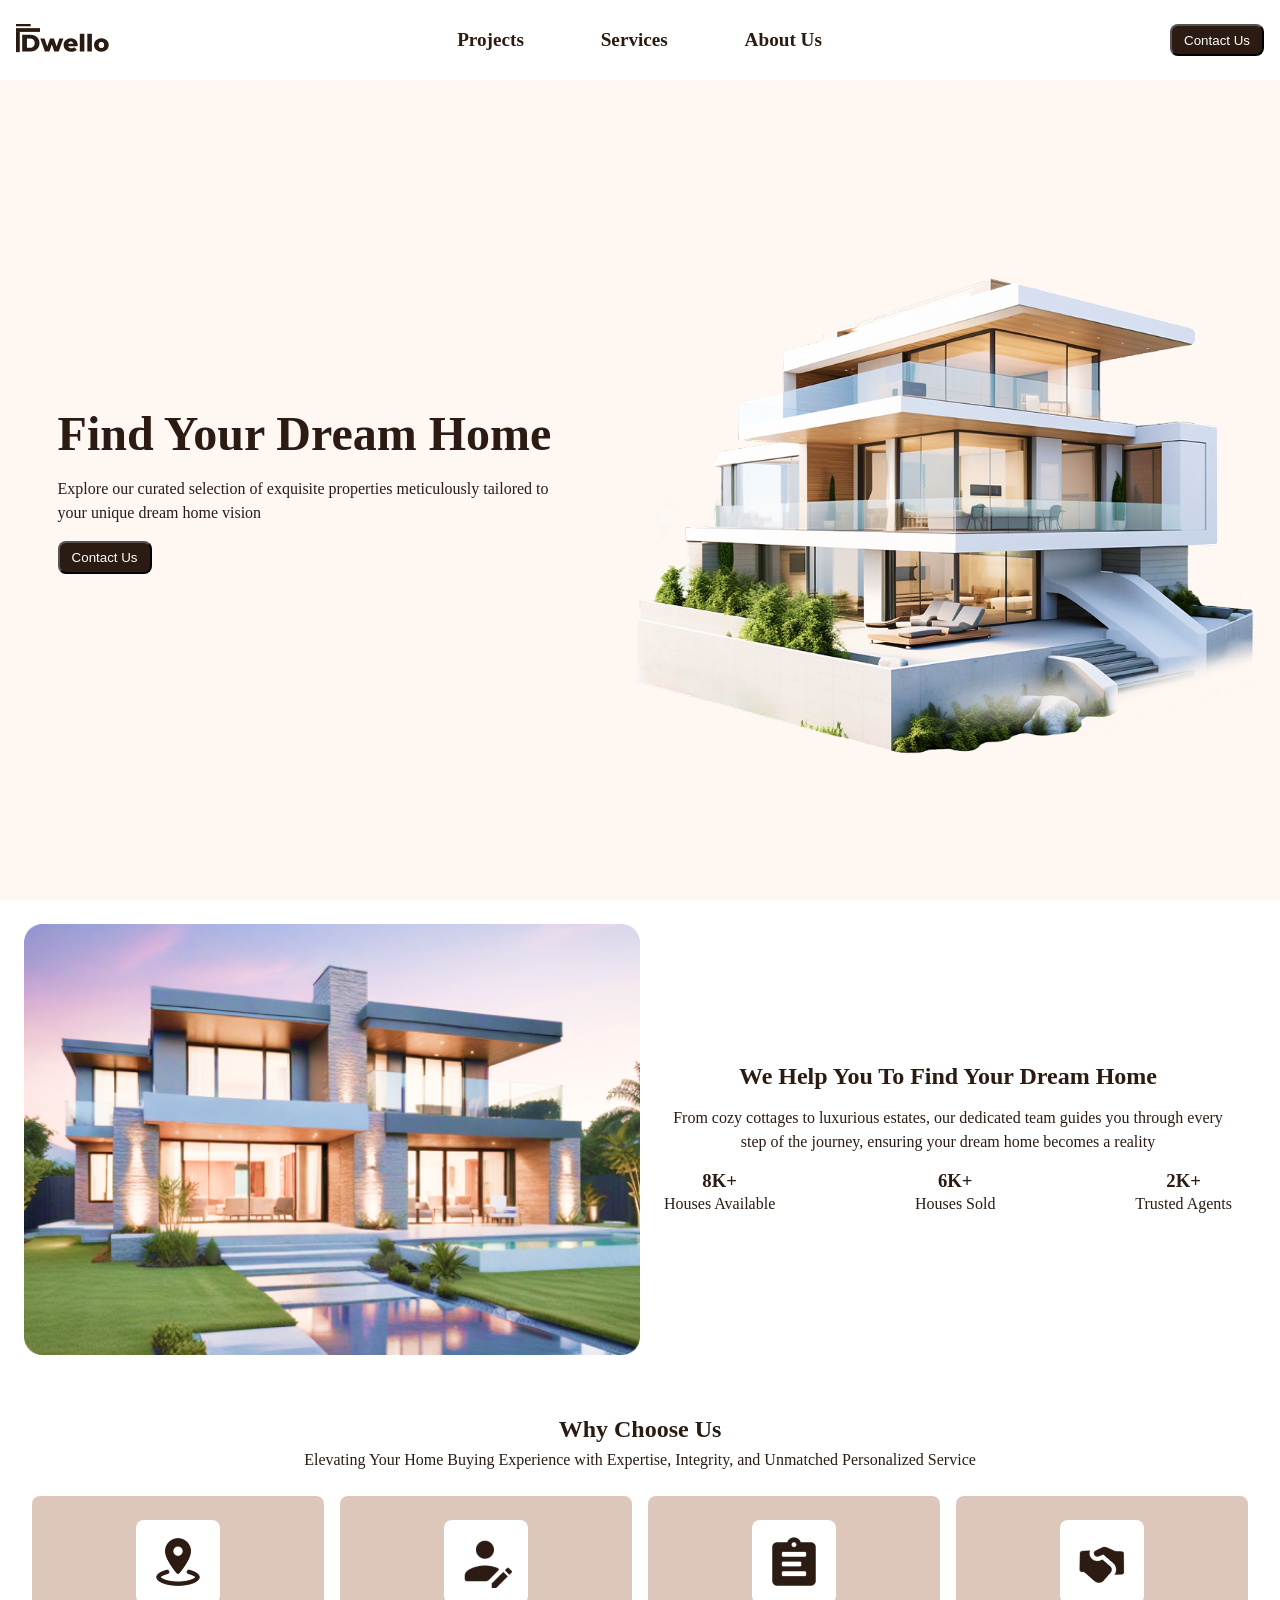
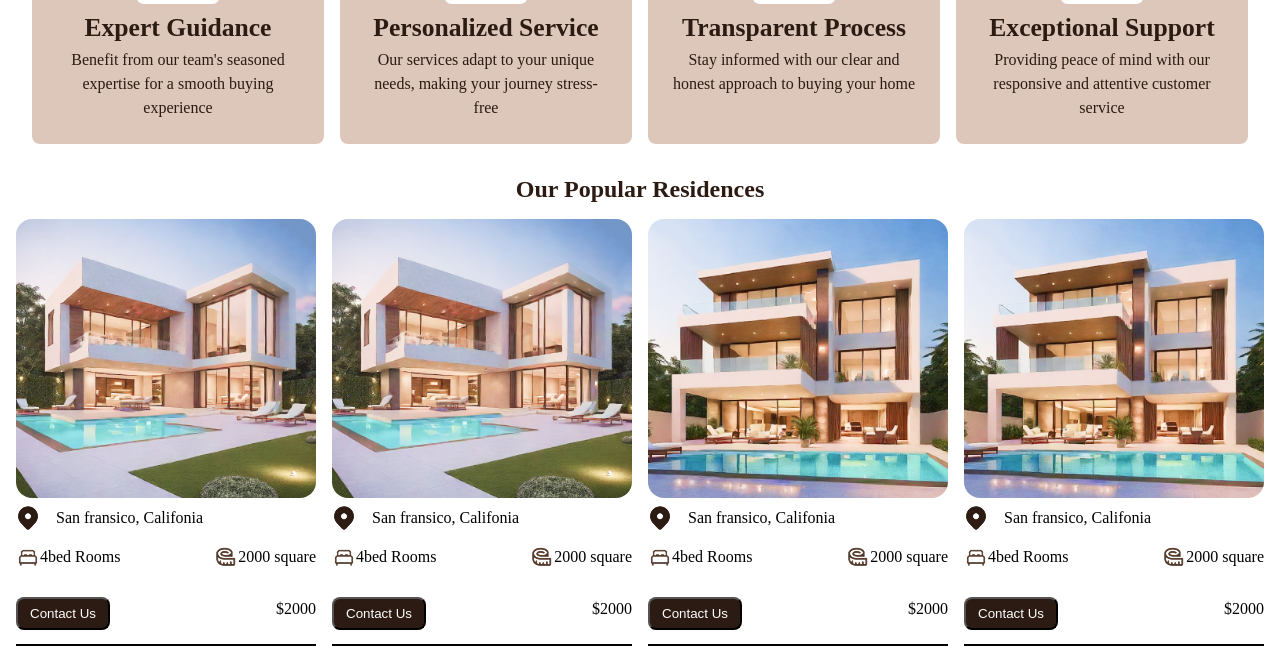
==== index.html @ bf19dca3 "added lazy load on imgs" ====
<!doctype html>
<html lang="en">
  <head>
    <meta charset="UTF-8" />
    <meta name="viewport" content="width=device-width, initial-scale=1.0" />
    <title>Real Estate</title>
    <link rel="stylesheet" href="style.css" />
  </head>
  <body>
    <header>
      <div class="header-wrapper">
        <button
          id="open-nav"
          type="button"
          aria-label="open-navigation"
          aria-expanded="false"
          class="hamburger menu"
          aria-controls="navigation-item"
        >
          <svg viewBox="0 0 100 60" width="25" height="25" class="menu">
            <rect width="100" height="10" y="10" class="line top"></rect>
            <rect width="80" height="10" y="30" class="line middle"></rect>
            <rect width="50" height="10" y="50" class="line bottom"></rect>
          </svg>
        </button>

        <a href="index.html"> <img src="assets/images/logo.svg" alt="Real Estate Logo" /></a>
      </div>

      <nav class="navigation" role="navigation" aria-label="Main Navigation" id="navigation-item">
        <button
          type="button"
          aria-label="close navigation"
          class="hamburger menu"
          aria-controls="navigation-item"
          id="close-nav"
        >
          <svg xmlns="http://www.w3.org/2000/svg" viewBox="0 0 640 640" class="menu">
            <!-- !Font Awesome Free v7.3.1 by @fontawesome - https://fontawesome.com License - https://fontawesome.com/license/free Copyright 2026 Fonticons, Inc.-->
            <path
              d="M504.6 148.5C515.9 134.9 514.1 114.7 500.5 103.4C486.9 92.1 466.7 93.9 455.4 107.5L320 270L184.6 107.5C173.3 93.9 153.1 92.1 139.5 103.4C125.9 114.7 124.1 134.9 135.4 148.5L278.3 320L135.4 491.5C124.1 505.1 125.9 525.3 139.5 536.6C153.1 547.9 173.3 546.1 184.6 532.5L320 370L455.4 532.5C466.7 546.1 486.9 547.9 500.5 536.6C514.1 525.3 515.9 505.1 504.6 491.5L361.7 320L504.6 148.5z"
            />
          </svg>
        </button>
        <ul>
          <li><a href="#">Projects</a></li>
          <li><a href="#">Services</a></li>
          <li><a href="#">About Us</a></li>
        </ul>
      </nav>

      <button type="button" class="primary-cta">Contact Us</button>
    </header>
    <main>
      <section class="hero">
        <div class="hero-text-wrapper">
          <h1>Find Your Dream Home</h1>
          <p>
            Explore our curated selection of exquisite properties meticulously tailored to your unique dream home vision
          </p>
          <button type="button" class="primary-cta">Contact Us</button>
        </div>

        <img src="assets/images/hero image 1 (2).png" alt="house" class="hero-img" />
      </section>

      <section class="second-section">
        <div class="section-text-wrapper">
          <h2>We Help You To Find Your Dream Home</h2>
          <p>
            From cozy cottages to luxurious estates, our dedicated team guides you through every step of the journey,
            ensuring your dream home becomes a reality
          </p>
          <div class="houses-number-wrapper">
            <div class="houses-number">
              <h3>8K+</h3>
              <p>Houses Available</p>
            </div>
            <div class="houses-number">
              <h3>6K+</h3>
              <p>Houses Sold</p>
            </div>
            <div class="houses-number">
              <h3>2K+</h3>
              <p>Trusted Agents</p>
            </div>
          </div>
        </div>
        <img src="assets/images/Mask group 1.png" alt="house" loading="lazy" />
      </section>

      <section class="why-choose-us">
        <div class="why-choose-text">
          <h2>Why Choose Us</h2>
          <p>Elevating Your Home Buying Experience with Expertise, Integrity, and Unmatched Personalized Service</p>
        </div>
        <div class="why-choose-offers">
          <div class="card">
            <img src="assets/icons/Vector.png" alt="vector-icon" />
            <h3>Expert Guidance</h3>
            <p>Benefit from our team's seasoned expertise for a smooth buying experience</p>
          </div>
          <div class="card">
            <img src="assets/icons/service.png" alt="service icon" />
            <h3>Personalized Service</h3>
            <p>Our services adapt to your unique needs, making your journey stress-free</p>
          </div>
          <div class="card">
            <img src="assets/icons/document.png" alt="document icon" />

            <h3>Transparent Process</h3>
            <p>Stay informed with our clear and honest approach to buying your home</p>
          </div>
          <div class="card">
            <img src="assets/icons/handshake.png" alt="handshake icon" />
            <h3>Exceptional Support</h3>
            <p>Providing peace of mind with our responsive and attentive customer service</p>
          </div>
        </div>
      </section>

      <section class="residence">
        <h2>Our Popular Residences</h2>
        <div class="residence-wrapper">
          <div class="residence-content-wrapper">
            <img src="assets/images/Group 11.png" alt="mansion with swimming pool" loading="lazy" />
            <div class="residence-details">
              <div class="residence-details_locaion">
                <img src="assets/icons/location.png" alt="location icon" />
                <p>San fransico, Califonia</p>
              </div>

              <div class="residence-details_rooms">
                <div>
                  <img src="assets/icons/rooms.png" alt="bed icon" />
                  <p>4bed Rooms</p>
                </div>
                <div>
                  <img src="assets/icons/size.png" alt="meter icon" />
                  <p>2000 square</p>
                </div>
              </div>
              <div class="residence-details_price">
                <button class="primary-cta">Contact Us</button>
                <p>$2000</p>
              </div>
            </div>
          </div>

          <div class="residence-content-wrapper">
            <img src="assets/images/Group 11.png" alt="mansion with swimming pool" loading="lazy" />
            <div class="residence-details">
              <div class="residence-details_locaion">
                <img src="assets/icons/location.png" alt="location icon" />
                <p>San fransico, Califonia</p>
              </div>

              <div class="residence-details_rooms">
                <div>
                  <img src="assets/icons/rooms.png" alt="bed icon" />
                  <p>4bed Rooms</p>
                </div>
                <div>
                  <img src="assets/icons/size.png" alt="meter icon" />
                  <p>2000 square</p>
                </div>
              </div>
              <div class="residence-details_price">
                <button class="primary-cta">Contact Us</button>
                <p>$2000</p>
              </div>
            </div>
          </div>
          <div class="residence-content-wrapper">
            <img src="assets/images/Group 11 (1).png" alt="mansion with swimming pool" loading="lazy" />
            <div class="residence-details">
              <div class="residence-details_locaion">
                <img src="assets/icons/location.png" alt="location icon" />
                <p>San fransico, Califonia</p>
              </div>

              <div class="residence-details_rooms">
                <div>
                  <img src="assets/icons/rooms.png" alt="bed icon" />
                  <p>4bed Rooms</p>
                </div>
                <div>
                  <img src="assets/icons/size.png" alt="meter icon" />
                  <p>2000 square</p>
                </div>
              </div>
              <div class="residence-details_price">
                <button class="primary-cta">Contact Us</button>
                <p>$2000</p>
              </div>
            </div>
          </div>

          <div class="residence-content-wrapper">
            <img src="assets/images/Group 11 (1).png" alt="mansion with swimming pool" loading="lazy" />
            <div class="residence-details">
              <div class="residence-details_locaion">
                <img src="assets/icons/location.png" alt="location icon" />
                <p>San fransico, Califonia</p>
              </div>

              <div class="residence-details_rooms">
                <div>
                  <img src="assets/icons/rooms.png" alt="bed icon" />
                  <p>4bed Rooms</p>
                </div>
                <div>
                  <img src="assets/icons/size.png" alt="meter icon" />
                  <p>2000 square</p>
                </div>
              </div>
              <div class="residence-details_price">
                <button class="primary-cta">Contact Us</button>
                <p>$2000</p>
              </div>
            </div>
          </div>
        </div>
      </section>
    </main>

    <script src="main.js" defer></script>
  </body>
</html>
---- style.css ----
* {
  padding: 0;
  margin: 0;
  box-sizing: border-box;
}

:root {
  /* primary colors */
  --brown: #2b1b12;
  --body: #fef7f2;
  --light-brown: #ddc7bb;
  --secction-body: #ffffff;

  /* height */
  --header-height: 80px;
}

img {
  max-width: 100%;
  height: auto;
}
ul li {
  list-style: none;
  margin-block-start: 2em;
}
a {
  text-decoration: none;
}
p {
  line-height: 1.5;
}
.hero p {
  padding-block: 1em;
}

header {
  display: flex;
  flex-direction: row;
  align-items: center;
  justify-content: space-between;
  padding: 1em;
  background-color: transparent;
  height: var(--header-height);
}
nav {
  height: 100svh;
  position: absolute;
  top: 0;
  left: 0;
  background-color: var(--light-brown);
  padding: 1em;
  width: 60svw;
  transform: translateX(-60vw);
  transition: ease-in-out 1s;
}

.header-wrapper {
  color: var(--brown);
  display: flex;
  flex-direction: row;
  gap: 1.5em;
  align-items: start;
}
.hamburger {
  border: none;
  background-color: transparent;
}
nav button {
  width: 30px;
  height: 30px;
}

header ul {
  margin-block-start: 3em;
}
nav a {
  color: var(--brown);
  font-weight: bold;
  font-size: clamp(1rem, 5vw, 1.2rem);
}
.primary-cta {
  padding-block: 0.5em;
  padding-inline: 0.9em;
  border-radius: 8px;
  background-color: var(--brown);
  color: white;
}

.hero {
  min-height: calc(100svh - var(--header-height));
  text-align: center;
  display: flex;
  flex-direction: column;
  align-items: center;
  justify-content: center;
  background-color: var(--body);
  color: var(--brown);
}
.hero h1 {
  font-size: clamp(1.5rem, 5vw, 3rem);
}
.hero img {
  padding-top: 2em;
}
.hero-text-wrapper {
  padding-inline: 2em;
}

.second-section {
  text-align: center;
  color: var(--brown);
}

.section-text-wrapper {
  padding: 1.5em;
}
.section-text-wrapper > :nth-child(2) {
  padding-block: 1em;
}
.houses-number-wrapper {
  display: flex;
  justify-content: space-between;
}

.why-choose-us {
  text-align: center;
  padding: 2em;
  color: var(--brown);
}
.why-choose-offers {
  display: grid;
  grid-template-columns: repeat(auto-fill, minmax(250px, 1fr));
  gap: 1em;
  padding-block-start: 1.5em;
}

.card {
  background-color: var(--light-brown);
  padding: 1.5em;
  border-radius: 0.5rem;
}
.card img {
  background-color: white;
  border-radius: 0.5rem;
  padding: 1em;
}
.card h3,
.why-choose-text h2 {
  padding-block: 5px;
}
.why-choose-us h3 {
  font-size: clamp(0.8rem, 2vw, 3rem);
}

.residence-wrapper {
  display: grid;
  grid-template-columns: repeat(auto-fill, minmax(250px, 1fr));
  gap: 1em;
  padding: 1em;
}
.residence-details img {
  min-width: 20px;
  height: auto;
}
.residence-content-wrapper img {
  border-radius: 1em;
}

.residence h2 {
  color: var(--brown);
  text-align: center;
}
.residence-content-wrapper {
  display: flex;
  flex-direction: column;
  border-bottom: 2px solid black;
}

.residence-details {
  padding-top: 0.5em;
}

.residence-details div {
  display: flex;
  flex-direction: row;
}
.residence-details_locaion img {
  padding-inline-end: 1em;
}
.residence-details_price,
.residence-details_rooms {
  padding-block: 0.9em;
  justify-content: space-between;
}

@media (min-width: 32em) {
  header .menu {
    display: none;
  }

  nav {
    position: relative;
    height: 100%;
    display: flex;
    width: fit-content;
    flex-direction: row;
    padding: 0;
    z-index: 0;
    background-color: transparent;
    transform: translateX(0vw);
  }
  nav a {
    font-size: clamp(1rem, 2vw, 1.2rem);
    padding-inline: clamp(1em, 3vw, 2em);
  }
  ul li,
  nav ul {
    margin: 0;
  }

  nav ul {
    display: flex;
    align-items: center;
    flex-direction: row;
    padding: 0;
    gap: 0;
  }

  .hero {
    flex-direction: row;
    padding-inline: clamp(1em, 2vw, 2em);
  }
  .hero img,
  .second-section img {
    min-width: 50%;
  }
  .hero-text-wrapper {
    text-align: start;
  }
  /* second section */
  .second-section {
    display: flex;
    flex-direction: row-reverse;
    padding: 1.5em;
  }

  .section-text-wrapper {
    display: flex;
    flex-direction: column;
    justify-content: center;
  }
}

/* js style */
.navigation-opened {
  transform: translateX(0vw);
}
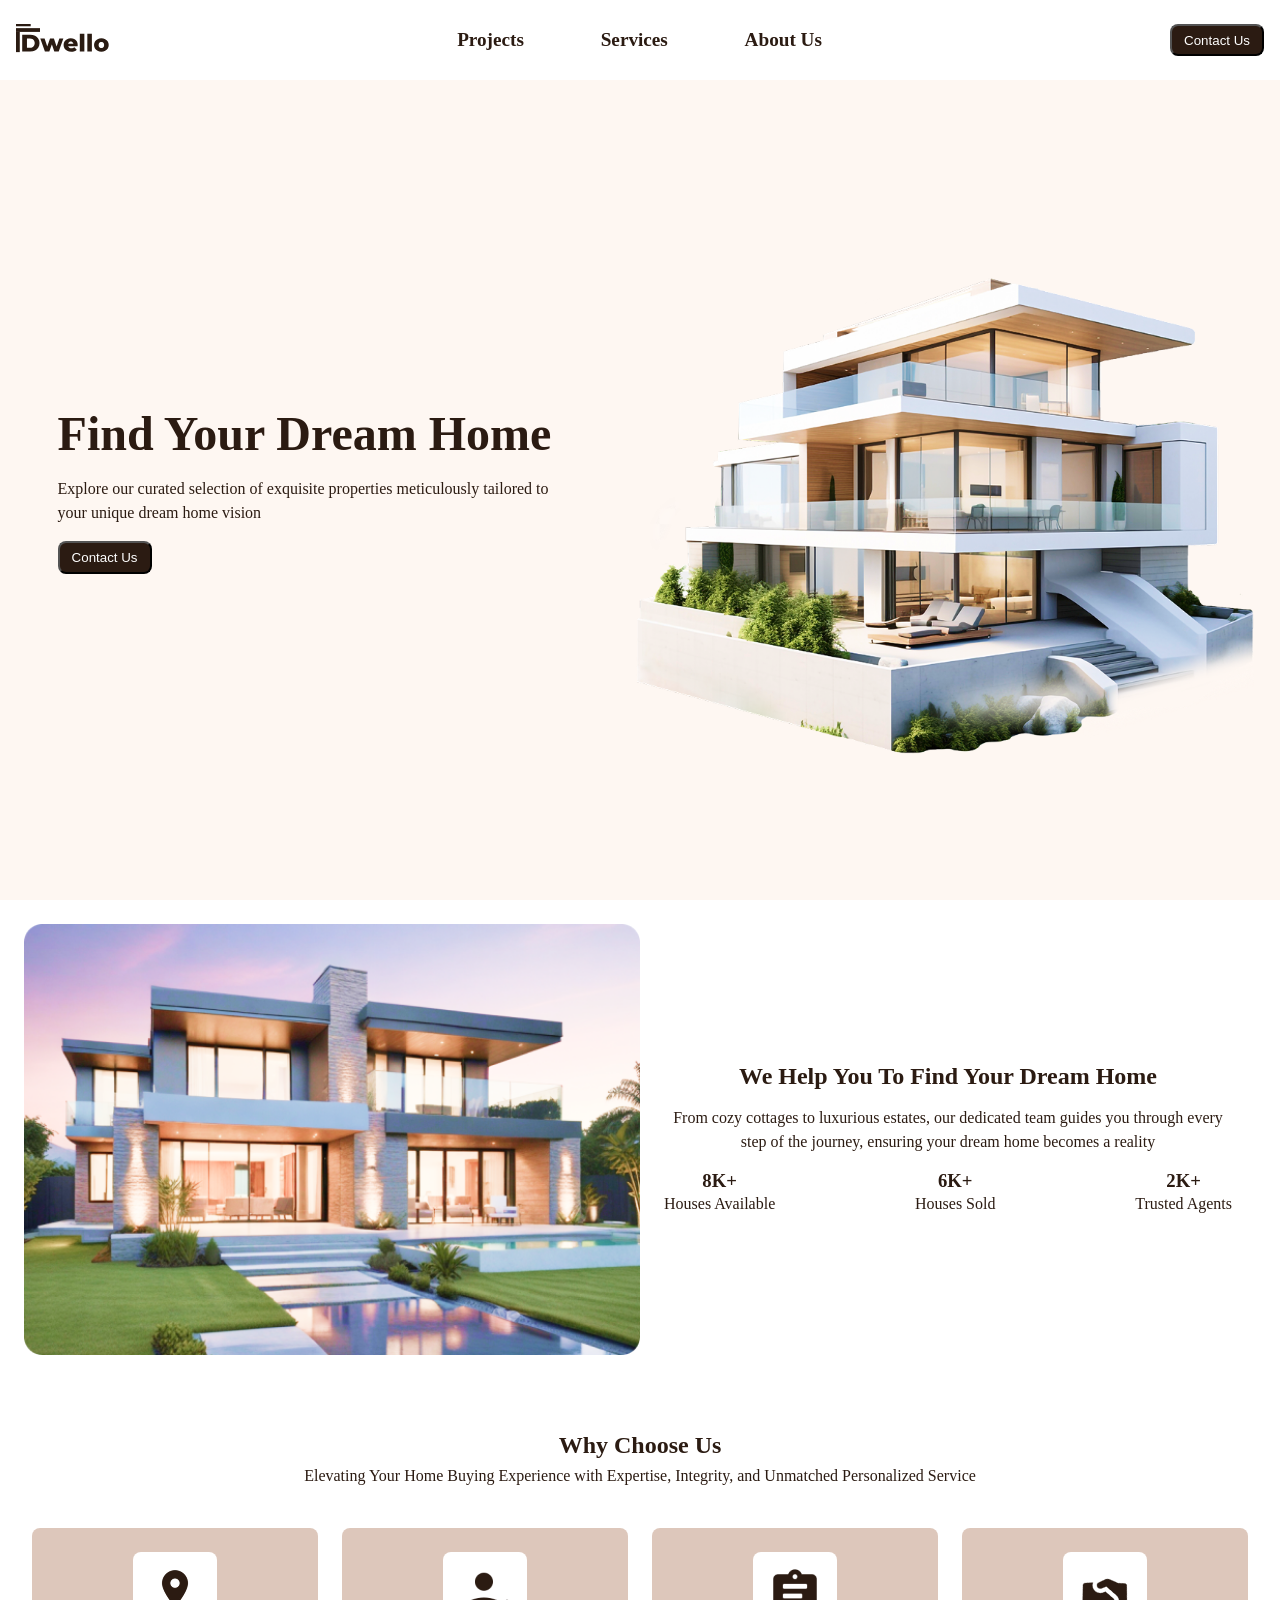
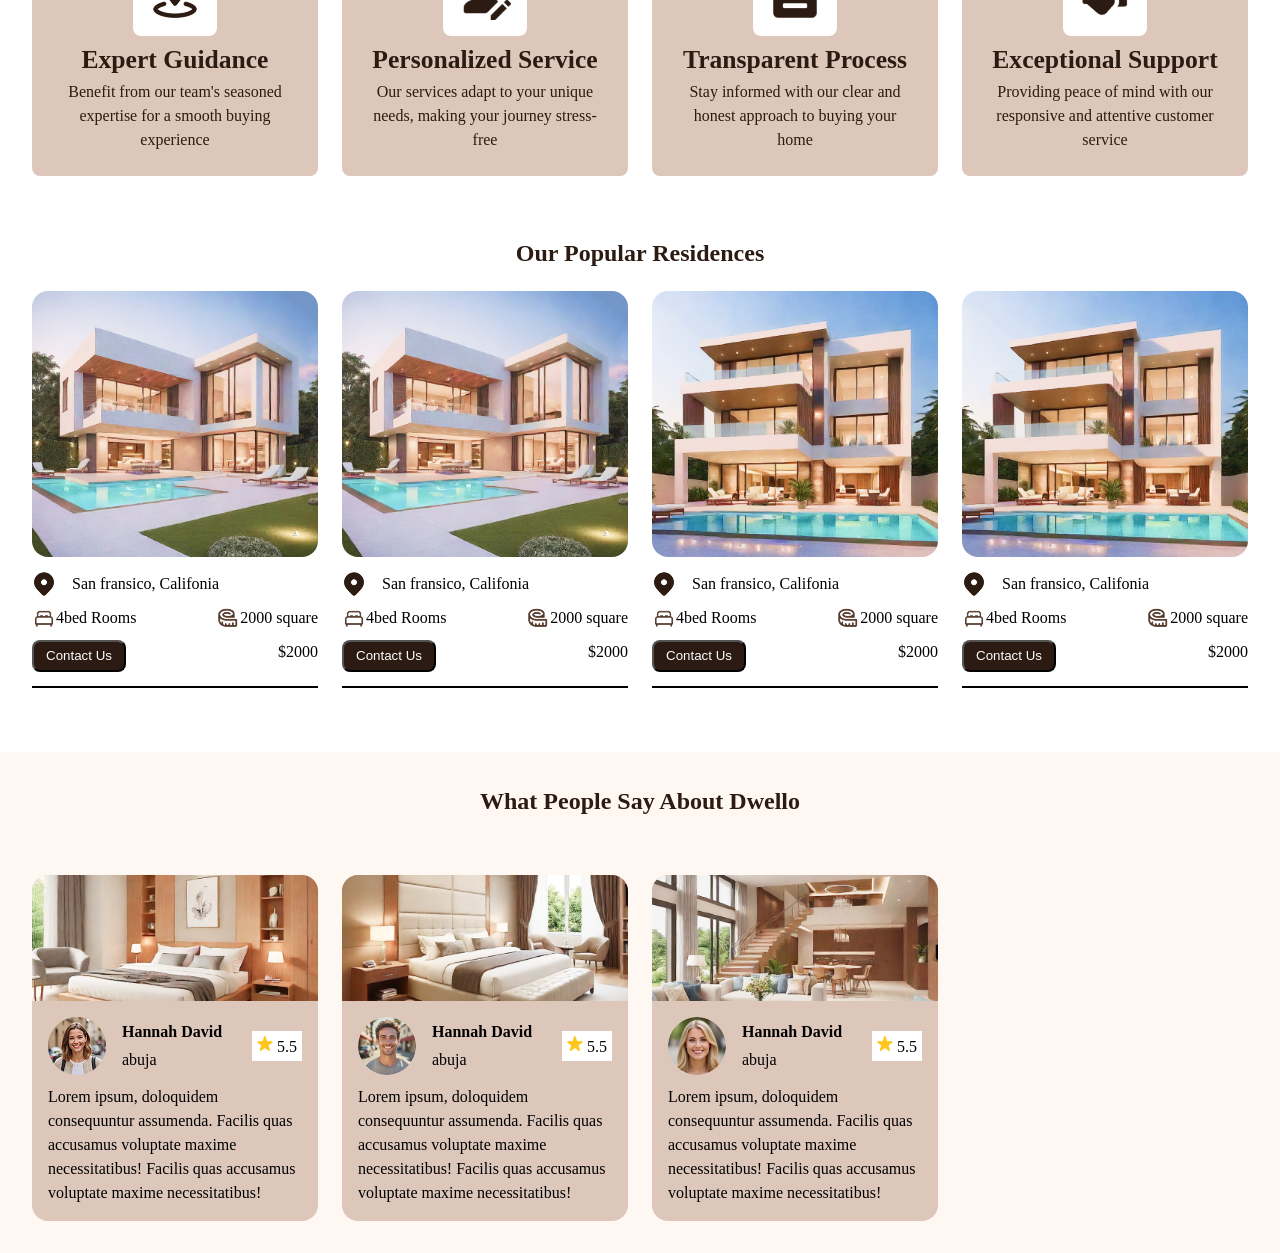
==== commit d34cd74f: "added what people say section" ====
--- a/index.html
+++ b/index.html
@@ -43,8 +43,8 @@
           </svg>
         </button>
         <ul>
-          <li><a href="#">Projects</a></li>
-          <li><a href="#">Services</a></li>
+          <li><a href="#projects">Projects</a></li>
+          <li><a href="#services">Services</a></li>
           <li><a href="#">About Us</a></li>
         </ul>
       </nav>
@@ -64,164 +64,230 @@
         <img src="assets/images/hero image 1 (2).png" alt="house" class="hero-img" />
       </section>
 
-      <section class="second-section">
-        <div class="section-text-wrapper">
-          <h2>We Help You To Find Your Dream Home</h2>
-          <p>
-            From cozy cottages to luxurious estates, our dedicated team guides you through every step of the journey,
-            ensuring your dream home becomes a reality
-          </p>
-          <div class="houses-number-wrapper">
-            <div class="houses-number">
-              <h3>8K+</h3>
-              <p>Houses Available</p>
-            </div>
-            <div class="houses-number">
-              <h3>6K+</h3>
-              <p>Houses Sold</p>
-            </div>
-            <div class="houses-number">
-              <h3>2K+</h3>
-              <p>Trusted Agents</p>
-            </div>
-          </div>
-        </div>
-        <img src="assets/images/Mask group 1.png" alt="house" loading="lazy" />
-      </section>
-
-      <section class="why-choose-us">
-        <div class="why-choose-text">
-          <h2>Why Choose Us</h2>
-          <p>Elevating Your Home Buying Experience with Expertise, Integrity, and Unmatched Personalized Service</p>
-        </div>
-        <div class="why-choose-offers">
-          <div class="card">
-            <img src="assets/icons/Vector.png" alt="vector-icon" />
-            <h3>Expert Guidance</h3>
-            <p>Benefit from our team's seasoned expertise for a smooth buying experience</p>
-          </div>
-          <div class="card">
-            <img src="assets/icons/service.png" alt="service icon" />
-            <h3>Personalized Service</h3>
-            <p>Our services adapt to your unique needs, making your journey stress-free</p>
-          </div>
-          <div class="card">
-            <img src="assets/icons/document.png" alt="document icon" />
-
-            <h3>Transparent Process</h3>
-            <p>Stay informed with our clear and honest approach to buying your home</p>
-          </div>
-          <div class="card">
-            <img src="assets/icons/handshake.png" alt="handshake icon" />
-            <h3>Exceptional Support</h3>
-            <p>Providing peace of mind with our responsive and attentive customer service</p>
-          </div>
-        </div>
-      </section>
-
-      <section class="residence">
-        <h2>Our Popular Residences</h2>
-        <div class="residence-wrapper">
-          <div class="residence-content-wrapper">
-            <img src="assets/images/Group 11.png" alt="mansion with swimming pool" loading="lazy" />
-            <div class="residence-details">
-              <div class="residence-details_locaion">
-                <img src="assets/icons/location.png" alt="location icon" />
-                <p>San fransico, Califonia</p>
-              </div>
-
-              <div class="residence-details_rooms">
-                <div>
-                  <img src="assets/icons/rooms.png" alt="bed icon" />
-                  <p>4bed Rooms</p>
-                </div>
-                <div>
-                  <img src="assets/icons/size.png" alt="meter icon" />
-                  <p>2000 square</p>
-                </div>
-              </div>
-              <div class="residence-details_price">
-                <button class="primary-cta">Contact Us</button>
-                <p>$2000</p>
-              </div>
-            </div>
-          </div>
-
-          <div class="residence-content-wrapper">
-            <img src="assets/images/Group 11.png" alt="mansion with swimming pool" loading="lazy" />
-            <div class="residence-details">
-              <div class="residence-details_locaion">
-                <img src="assets/icons/location.png" alt="location icon" />
-                <p>San fransico, Califonia</p>
-              </div>
-
-              <div class="residence-details_rooms">
-                <div>
-                  <img src="assets/icons/rooms.png" alt="bed icon" />
-                  <p>4bed Rooms</p>
-                </div>
-                <div>
-                  <img src="assets/icons/size.png" alt="meter icon" />
-                  <p>2000 square</p>
-                </div>
-              </div>
-              <div class="residence-details_price">
-                <button class="primary-cta">Contact Us</button>
-                <p>$2000</p>
-              </div>
-            </div>
-          </div>
-          <div class="residence-content-wrapper">
-            <img src="assets/images/Group 11 (1).png" alt="mansion with swimming pool" loading="lazy" />
-            <div class="residence-details">
-              <div class="residence-details_locaion">
-                <img src="assets/icons/location.png" alt="location icon" />
-                <p>San fransico, Califonia</p>
-              </div>
-
-              <div class="residence-details_rooms">
-                <div>
-                  <img src="assets/icons/rooms.png" alt="bed icon" />
-                  <p>4bed Rooms</p>
-                </div>
-                <div>
-                  <img src="assets/icons/size.png" alt="meter icon" />
-                  <p>2000 square</p>
-                </div>
-              </div>
-              <div class="residence-details_price">
-                <button class="primary-cta">Contact Us</button>
-                <p>$2000</p>
-              </div>
-            </div>
-          </div>
-
-          <div class="residence-content-wrapper">
-            <img src="assets/images/Group 11 (1).png" alt="mansion with swimming pool" loading="lazy" />
-            <div class="residence-details">
-              <div class="residence-details_locaion">
-                <img src="assets/icons/location.png" alt="location icon" />
-                <p>San fransico, Califonia</p>
-              </div>
-
-              <div class="residence-details_rooms">
-                <div>
-                  <img src="assets/icons/rooms.png" alt="bed icon" />
-                  <p>4bed Rooms</p>
-                </div>
-                <div>
-                  <img src="assets/icons/size.png" alt="meter icon" />
-                  <p>2000 square</p>
-                </div>
-              </div>
-              <div class="residence-details_price">
-                <button class="primary-cta">Contact Us</button>
-                <p>$2000</p>
-              </div>
-            </div>
-          </div>
-        </div>
-      </section>
+      <div class="content-container">
+        <section class="second-section">
+          <div class="section-text-wrapper">
+            <h2>We Help You To Find Your Dream Home</h2>
+            <p>
+              From cozy cottages to luxurious estates, our dedicated team guides you through every step of the journey,
+              ensuring your dream home becomes a reality
+            </p>
+            <div class="houses-number-wrapper">
+              <div class="houses-number">
+                <h3>8K+</h3>
+                <p>Houses Available</p>
+              </div>
+              <div class="houses-number">
+                <h3>6K+</h3>
+                <p>Houses Sold</p>
+              </div>
+              <div class="houses-number">
+                <h3>2K+</h3>
+                <p>Trusted Agents</p>
+              </div>
+            </div>
+          </div>
+          <img src="assets/images/Mask group 1.png" alt="house" loading="lazy" />
+        </section>
+
+        <section class="why-choose-us" id="services">
+          <div class="why-choose-text">
+            <h2>Why Choose Us</h2>
+            <p>Elevating Your Home Buying Experience with Expertise, Integrity, and Unmatched Personalized Service</p>
+          </div>
+          <div class="why-choose-offers">
+            <div class="card">
+              <img src="assets/icons/Vector.png" alt="vector-icon" />
+              <h3>Expert Guidance</h3>
+              <p>Benefit from our team's seasoned expertise for a smooth buying experience</p>
+            </div>
+            <div class="card">
+              <img src="assets/icons/service.png" alt="service icon" />
+              <h3>Personalized Service</h3>
+              <p>Our services adapt to your unique needs, making your journey stress-free</p>
+            </div>
+            <div class="card">
+              <img src="assets/icons/document.png" alt="document icon" />
+
+              <h3>Transparent Process</h3>
+              <p>Stay informed with our clear and honest approach to buying your home</p>
+            </div>
+            <div class="card">
+              <img src="assets/icons/handshake.png" alt="handshake icon" />
+              <h3>Exceptional Support</h3>
+              <p>Providing peace of mind with our responsive and attentive customer service</p>
+            </div>
+          </div>
+        </section>
+
+        <section class="residence" id="projects">
+          <h2>Our Popular Residences</h2>
+          <div class="residence-wrapper">
+            <div class="residence-content-wrapper">
+              <img src="assets/images/Group 11.png" alt="mansion with swimming pool" loading="lazy" />
+              <div class="residence-details">
+                <div class="residence-details_locaion">
+                  <img src="assets/icons/location.png" alt="location icon" />
+                  <p>San fransico, Califonia</p>
+                </div>
+
+                <div class="residence-details_rooms">
+                  <div>
+                    <img src="assets/icons/rooms.png" alt="bed icon" />
+                    <p>4bed Rooms</p>
+                  </div>
+                  <div>
+                    <img src="assets/icons/size.png" alt="meter icon" />
+                    <p>2000 square</p>
+                  </div>
+                </div>
+                <div class="residence-details_price">
+                  <button class="primary-cta">Contact Us</button>
+                  <p>$2000</p>
+                </div>
+              </div>
+            </div>
+
+            <div class="residence-content-wrapper">
+              <img src="assets/images/Group 11.png" alt="mansion with swimming pool" loading="lazy" />
+              <div class="residence-details">
+                <div class="residence-details_locaion">
+                  <img src="assets/icons/location.png" alt="location icon" />
+                  <p>San fransico, Califonia</p>
+                </div>
+
+                <div class="residence-details_rooms">
+                  <div>
+                    <img src="assets/icons/rooms.png" alt="bed icon" />
+                    <p>4bed Rooms</p>
+                  </div>
+                  <div>
+                    <img src="assets/icons/size.png" alt="meter icon" />
+                    <p>2000 square</p>
+                  </div>
+                </div>
+                <div class="residence-details_price">
+                  <button class="primary-cta">Contact Us</button>
+                  <p>$2000</p>
+                </div>
+              </div>
+            </div>
+            <div class="residence-content-wrapper">
+              <img src="assets/images/Group 11 (1).png" alt="mansion with swimming pool" loading="lazy" />
+              <div class="residence-details">
+                <div class="residence-details_locaion">
+                  <img src="assets/icons/location.png" alt="location icon" />
+                  <p>San fransico, Califonia</p>
+                </div>
+
+                <div class="residence-details_rooms">
+                  <div>
+                    <img src="assets/icons/rooms.png" alt="bed icon" />
+                    <p>4bed Rooms</p>
+                  </div>
+                  <div>
+                    <img src="assets/icons/size.png" alt="meter icon" />
+                    <p>2000 square</p>
+                  </div>
+                </div>
+                <div class="residence-details_price">
+                  <button class="primary-cta">Contact Us</button>
+                  <p>$2000</p>
+                </div>
+              </div>
+            </div>
+
+            <div class="residence-content-wrapper">
+              <img src="assets/images/Group 11 (1).png" alt="mansion with swimming pool" loading="lazy" />
+              <div class="residence-details">
+                <div class="residence-details_locaion">
+                  <img src="assets/icons/location.png" alt="location icon" />
+                  <p>San fransico, Califonia</p>
+                </div>
+
+                <div class="residence-details_rooms">
+                  <div>
+                    <img src="assets/icons/rooms.png" alt="bed icon" />
+                    <p>4bed Rooms</p>
+                  </div>
+                  <div>
+                    <img src="assets/icons/size.png" alt="meter icon" />
+                    <p>2000 square</p>
+                  </div>
+                </div>
+                <div class="residence-details_price">
+                  <button class="primary-cta">Contact Us</button>
+                  <p>$2000</p>
+                </div>
+              </div>
+            </div>
+          </div>
+        </section>
+
+        <section class="what-people-say-wrapper">
+          <h2>What People Say About Dwello</h2>
+          <div class="what-people-say-container">
+            <div class="about-card">
+              <img src="assets/images/Group 15.png" alt="bed" />
+              <div class="client-card">
+                <div class="client-details">
+                  <div class="client-profile">
+                    <img src="assets/images/image (35) 1.png" alt="client" />
+                    <div>
+                      <h4 class="client-name">Hannah David</h4>
+                      <div class="client-address">abuja</div>
+                    </div>
+                  </div>
+                  <div class="client-ratings"><img src="assets/icons/Star 1.png" /> <span>5.5</span></div>
+                </div>
+                <p>
+                  Lorem ipsum, doloquidem consequuntur assumenda. Facilis quas accusamus voluptate maxime
+                  necessitatibus! Facilis quas accusamus voluptate maxime necessitatibus!
+                </p>
+              </div>
+            </div>
+
+            <div class="about-card">
+              <img src="assets/images/Group 15 (2).png" alt="bed" />
+              <div class="client-card">
+                <div class="client-details">
+                  <div class="client-profile">
+                    <img src="assets/images/Mask group (1).png" alt="client" />
+                    <div>
+                      <h4 class="client-name">Hannah David</h4>
+                      <div class="client-address">abuja</div>
+                    </div>
+                  </div>
+                  <div class="client-ratings"><img src="assets/icons/Star 1.png" /> <span>5.5</span></div>
+                </div>
+                <p>
+                  Lorem ipsum, doloquidem consequuntur assumenda. Facilis quas accusamus voluptate maxime
+                  necessitatibus! Facilis quas accusamus voluptate maxime necessitatibus!
+                </p>
+              </div>
+            </div>
+            <div class="about-card">
+              <img src="assets/images/Group 15 (1).png" alt="bed" />
+              <div class="client-card">
+                <div class="client-details">
+                  <div class="client-profile">
+                    <img src="assets/images/Mask group (2).png" alt="client" />
+                    <div>
+                      <h4 class="client-name">Hannah David</h4>
+                      <div class="client-address">abuja</div>
+                    </div>
+                  </div>
+                  <div class="client-ratings"><img src="assets/icons/Star 1.png" /> <span>5.5</span></div>
+                </div>
+                <p>
+                  Lorem ipsum, doloquidem consequuntur assumenda. Facilis quas accusamus voluptate maxime
+                  necessitatibus! Facilis quas accusamus voluptate maxime necessitatibus!
+                </p>
+              </div>
+            </div>
+          </div>
+        </section>
+      </div>
     </main>
 
     <script src="main.js" defer></script>
--- a/style.css
+++ b/style.css
@@ -14,6 +14,9 @@
   /* height */
   --header-height: 80px;
 }
+html {
+  scroll-behavior: smooth;
+}
 
 img {
   max-width: 100%;
@@ -51,7 +54,7 @@
   padding: 1em;
   width: 60svw;
   transform: translateX(-60vw);
-  transition: ease-in-out 1s;
+  transition: ease-in-out 0.3s;
 }
 
 .header-wrapper {
@@ -105,6 +108,12 @@
 .hero-text-wrapper {
   padding-inline: 2em;
 }
+.content-container {
+  display: flex;
+  flex-direction: column;
+  gap: 2em;
+  background-color: var(--secction-body);
+}
 
 .second-section {
   text-align: center;
@@ -124,13 +133,25 @@
 
 .why-choose-us {
   text-align: center;
+  color: var(--brown);
+}
+.why-choose-text {
+  padding: 1em;
+}
+/* all section heading color and centering */
+h2 {
+  color: var(--brown);
+  text-align: center;
+}
+
+/* setting grid and padding on all the content sections */
+.why-choose-offers,
+.residence-wrapper,
+.what-people-say-container {
   padding: 2em;
-  color: var(--brown);
-}
-.why-choose-offers {
   display: grid;
   grid-template-columns: repeat(auto-fill, minmax(250px, 1fr));
-  gap: 1em;
+  gap: 1.5em;
   padding-block-start: 1.5em;
 }
 
@@ -144,32 +165,21 @@
   border-radius: 0.5rem;
   padding: 1em;
 }
+
+/* why choose us section h2 tag and its content h3 tag */
 .card h3,
 .why-choose-text h2 {
   padding-block: 5px;
 }
 .why-choose-us h3 {
-  font-size: clamp(0.8rem, 2vw, 3rem);
-}
-
-.residence-wrapper {
-  display: grid;
-  grid-template-columns: repeat(auto-fill, minmax(250px, 1fr));
-  gap: 1em;
-  padding: 1em;
-}
-.residence-details img {
-  min-width: 20px;
-  height: auto;
-}
+  font-size: clamp(0.9rem, 2vw, 3rem);
+  font-weight: 800;
+}
+
 .residence-content-wrapper img {
   border-radius: 1em;
 }
 
-.residence h2 {
-  color: var(--brown);
-  text-align: center;
-}
 .residence-content-wrapper {
   display: flex;
   flex-direction: column;
@@ -177,7 +187,10 @@
 }
 
 .residence-details {
-  padding-top: 0.5em;
+  padding-block: 0.9em;
+  display: flex;
+  flex-direction: column;
+  gap: 10px;
 }
 
 .residence-details div {
@@ -189,8 +202,49 @@
 }
 .residence-details_price,
 .residence-details_rooms {
-  padding-block: 0.9em;
   justify-content: space-between;
+}
+
+.what-people-say-wrapper {
+  background-color: var(--body);
+}
+.what-people-say-wrapper h2 {
+  padding-block: 1.5em;
+}
+
+.about-card {
+  background-color: var(--light-brown);
+  display: flex;
+  flex-direction: column;
+  border-radius: 1em;
+}
+.about-card img {
+  border-top-left-radius: 1em;
+  border-top-right-radius: 1em;
+}
+.client-details {
+  display: flex;
+  justify-content: space-between;
+  align-items: center;
+  padding-block-end: 10px;
+}
+.client-ratings {
+  background-color: white;
+  padding: 5px;
+}
+.client-profile {
+  display: flex;
+  gap: 1em;
+  align-items: center;
+}
+.client-profile img {
+  border-radius: 50%;
+}
+.client-name {
+  padding-block-end: 10px;
+}
+.client-card {
+  padding: 1em;
 }
 
 @media (min-width: 32em) {
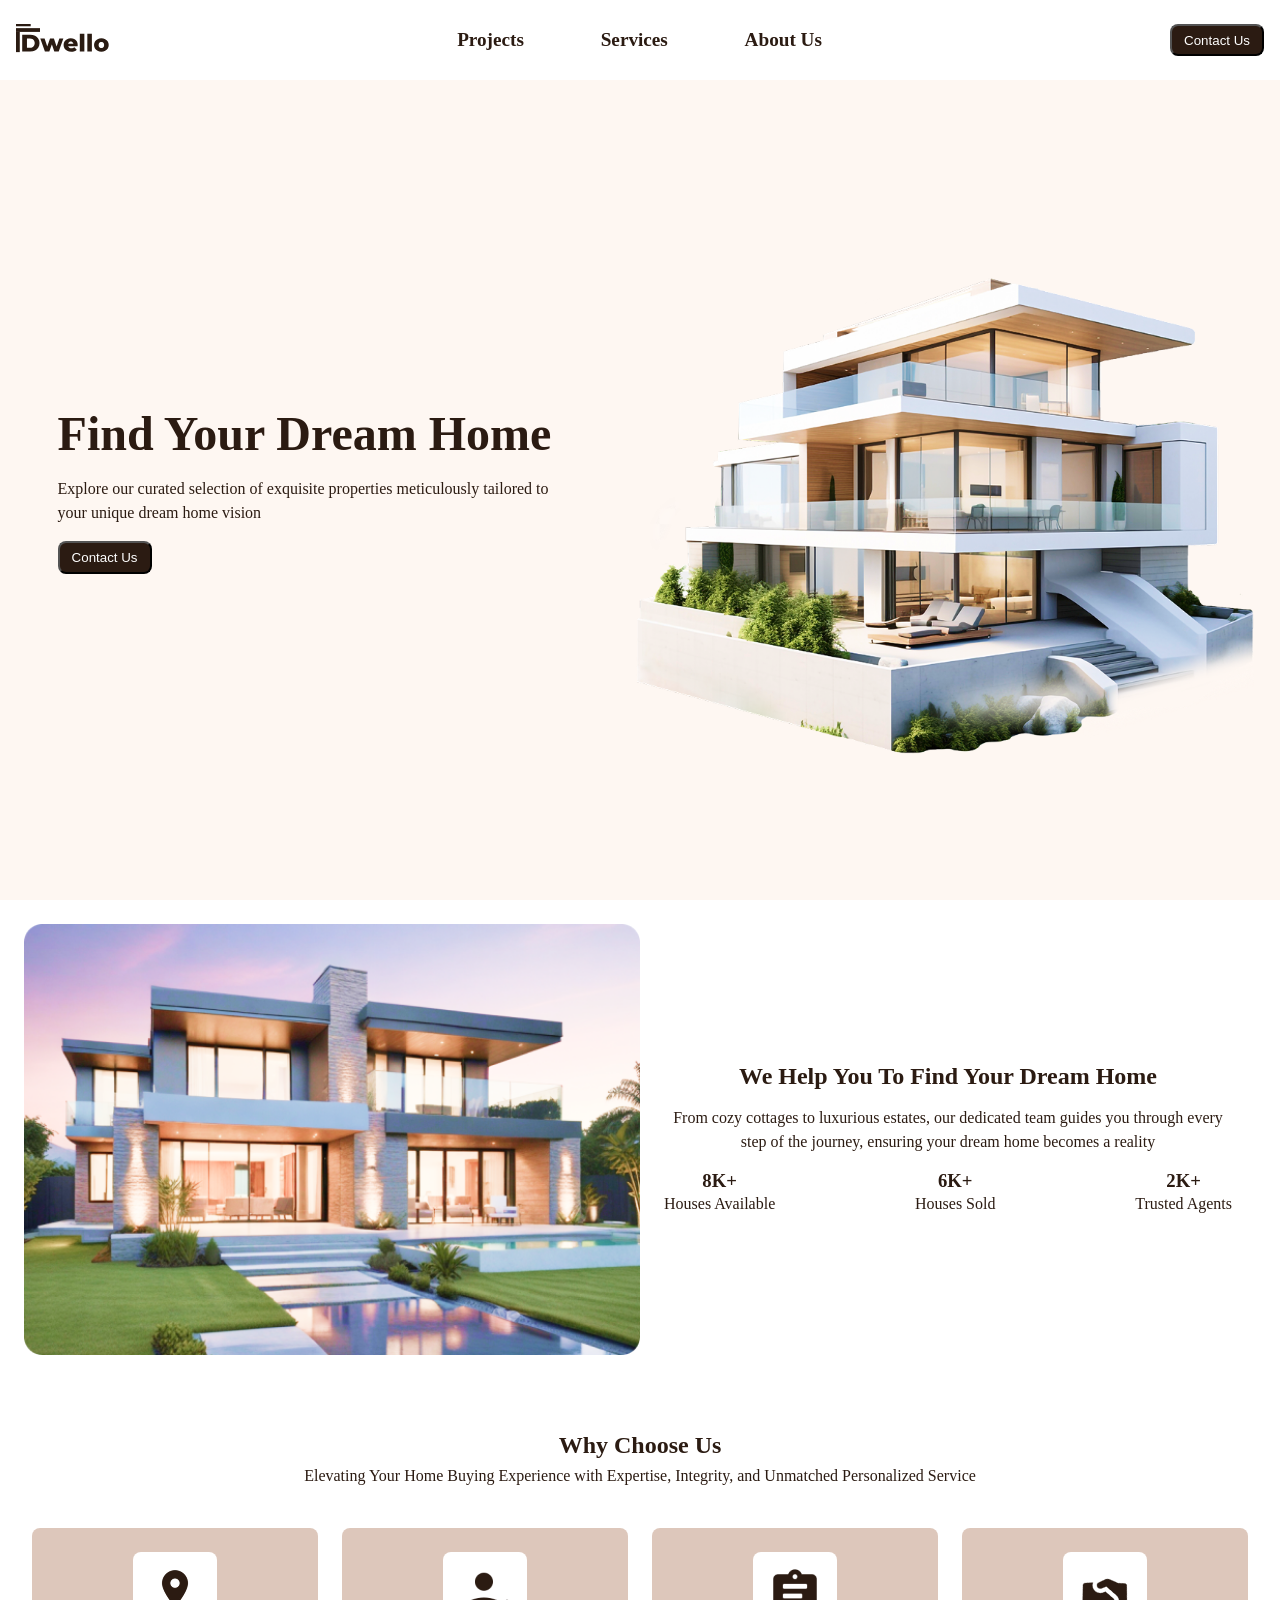
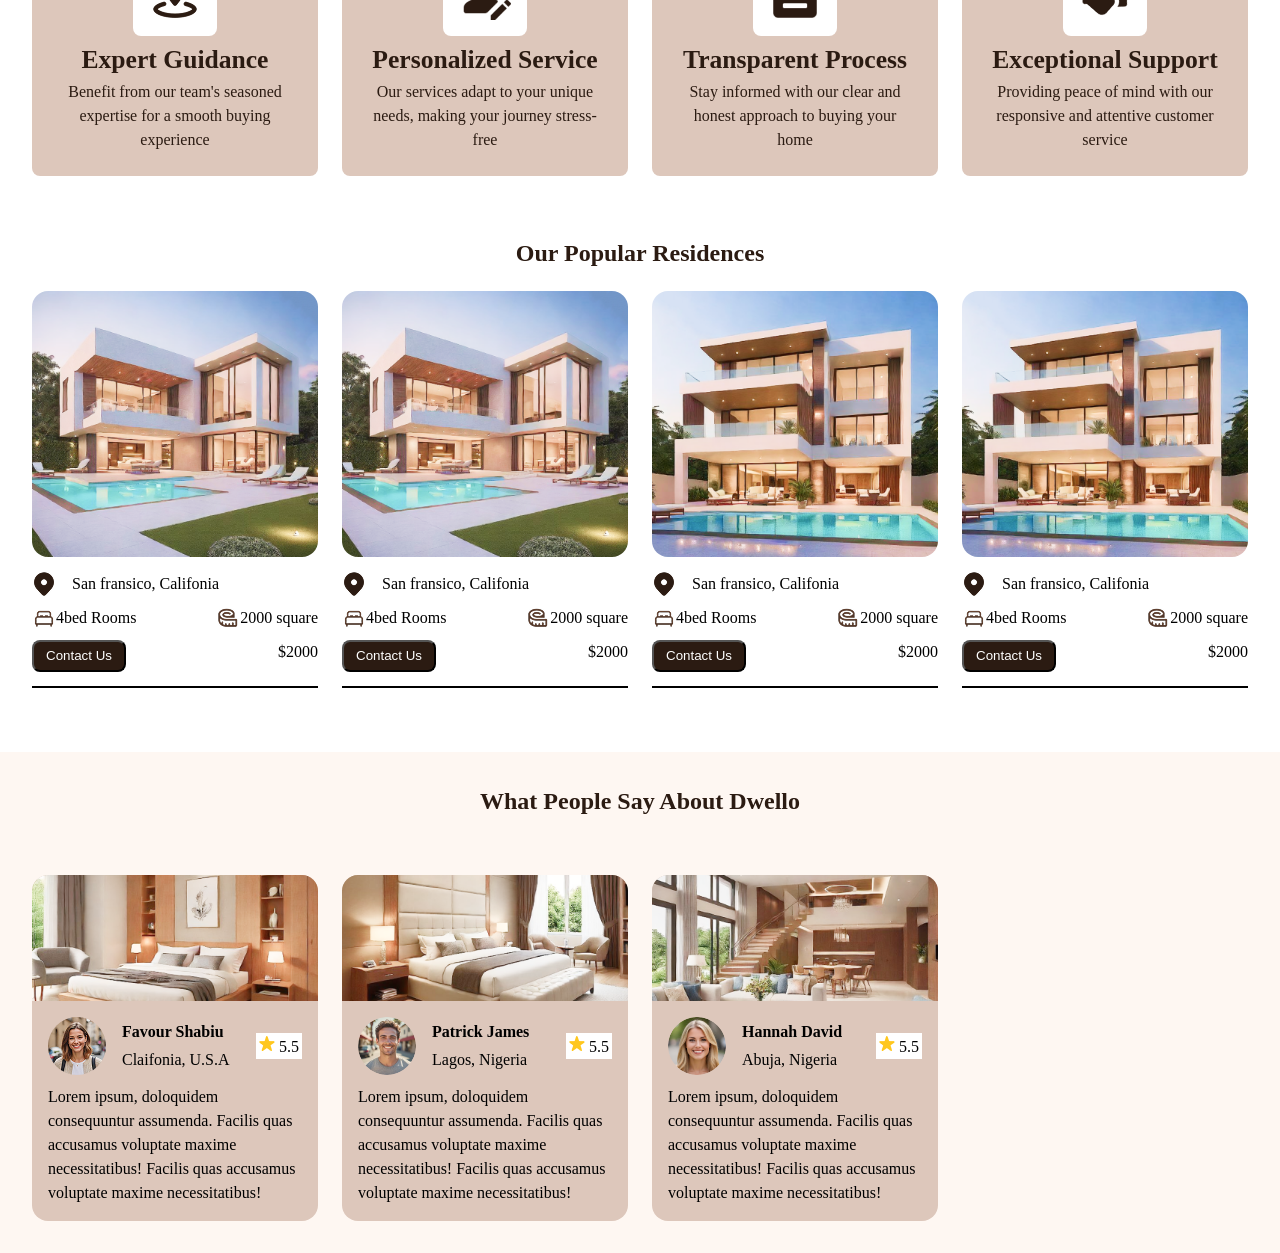
==== commit 1318a566: "added functionality to li a to close navigation" ====
--- a/index.html
+++ b/index.html
@@ -234,8 +234,8 @@
                   <div class="client-profile">
                     <img src="assets/images/image (35) 1.png" alt="client" />
                     <div>
-                      <h4 class="client-name">Hannah David</h4>
-                      <div class="client-address">abuja</div>
+                      <h4 class="client-name">Favour Shabiu</h4>
+                      <div class="client-address">Claifonia, U.S.A</div>
                     </div>
                   </div>
                   <div class="client-ratings"><img src="assets/icons/Star 1.png" /> <span>5.5</span></div>
@@ -254,8 +254,8 @@
                   <div class="client-profile">
                     <img src="assets/images/Mask group (1).png" alt="client" />
                     <div>
-                      <h4 class="client-name">Hannah David</h4>
-                      <div class="client-address">abuja</div>
+                      <h4 class="client-name">Patrick James</h4>
+                      <div class="client-address">Lagos, Nigeria</div>
                     </div>
                   </div>
                   <div class="client-ratings"><img src="assets/icons/Star 1.png" /> <span>5.5</span></div>
@@ -274,7 +274,7 @@
                     <img src="assets/images/Mask group (2).png" alt="client" />
                     <div>
                       <h4 class="client-name">Hannah David</h4>
-                      <div class="client-address">abuja</div>
+                      <div class="client-address">Abuja, Nigeria</div>
                     </div>
                   </div>
                   <div class="client-ratings"><img src="assets/icons/Star 1.png" /> <span>5.5</span></div>
--- a/style.css
+++ b/style.css
@@ -16,6 +16,12 @@
 }
 html {
   scroll-behavior: smooth;
+}
+main {
+  display: flex;
+  flex-direction: column;
+  align-items: center;
+  width: 100svw;
 }
 
 img {
@@ -230,7 +236,7 @@
 }
 .client-ratings {
   background-color: white;
-  padding: 5px;
+  padding: 3px;
 }
 .client-profile {
   display: flex;
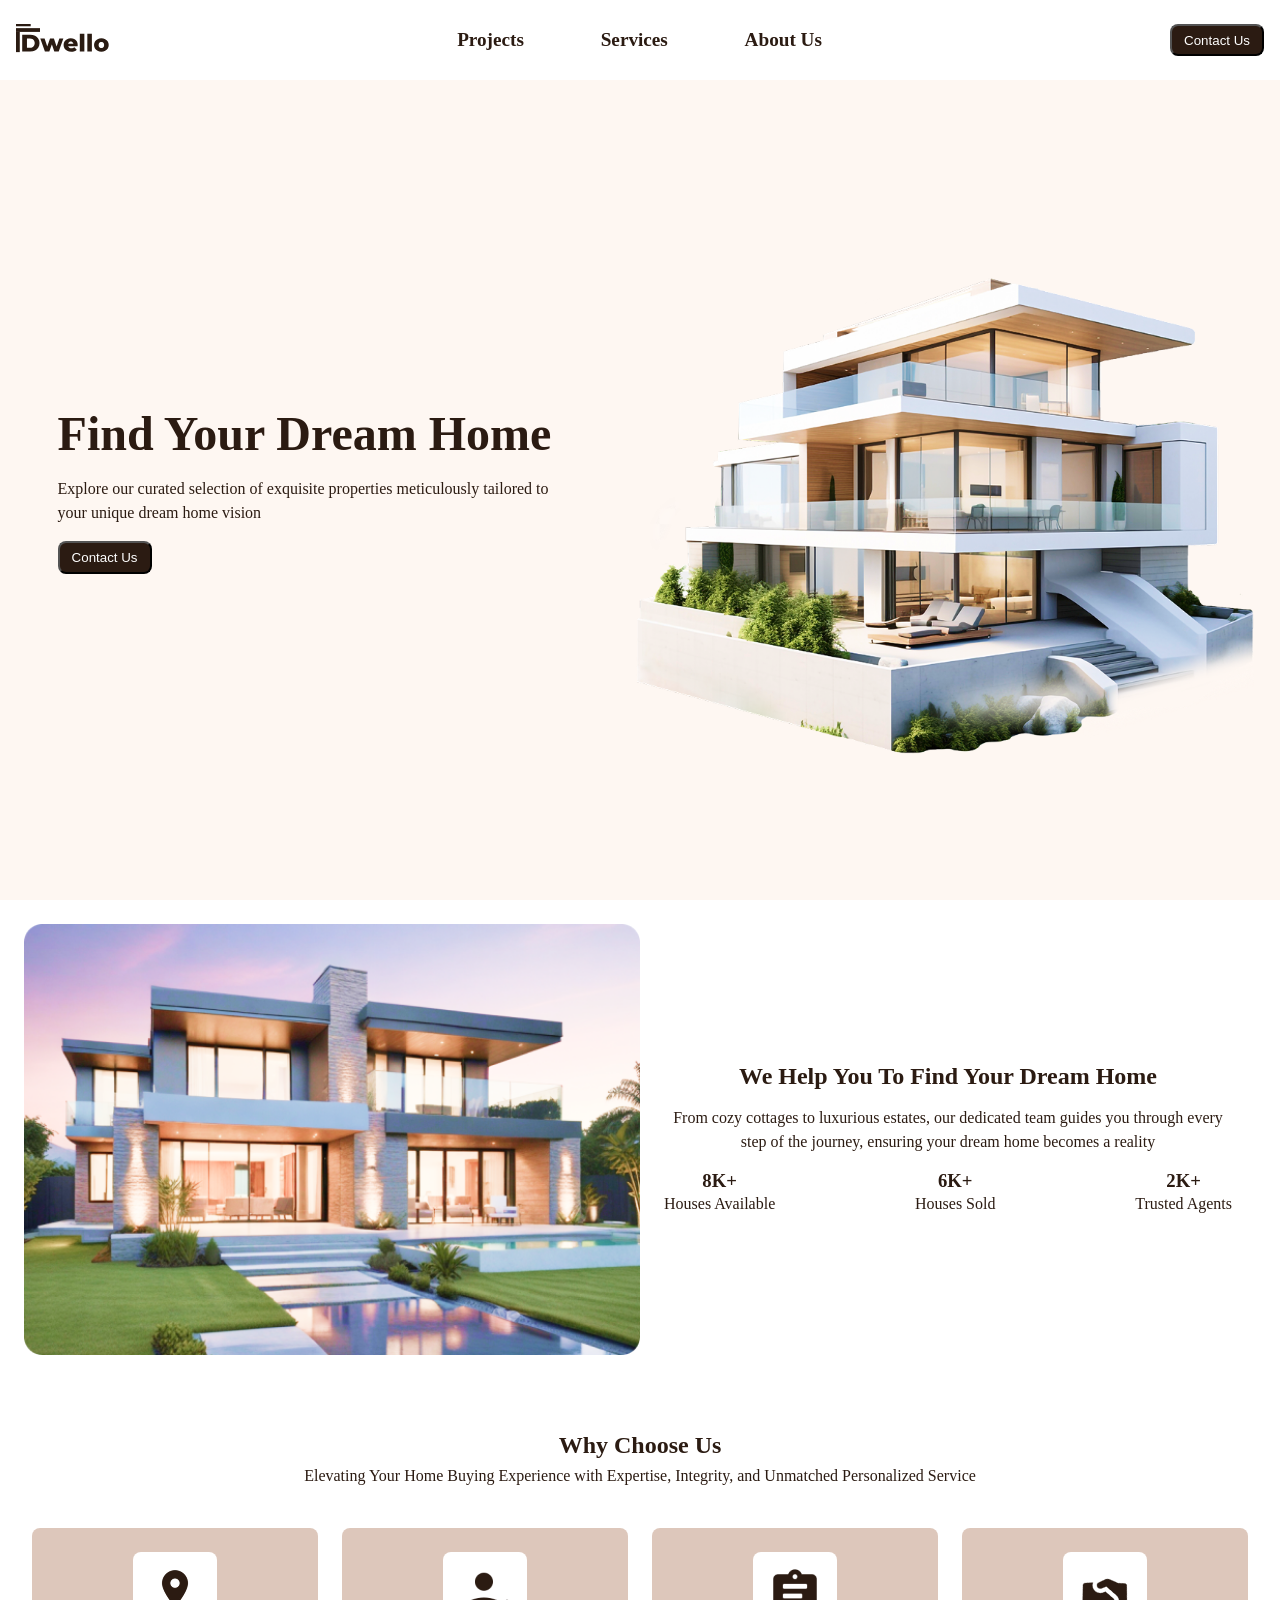
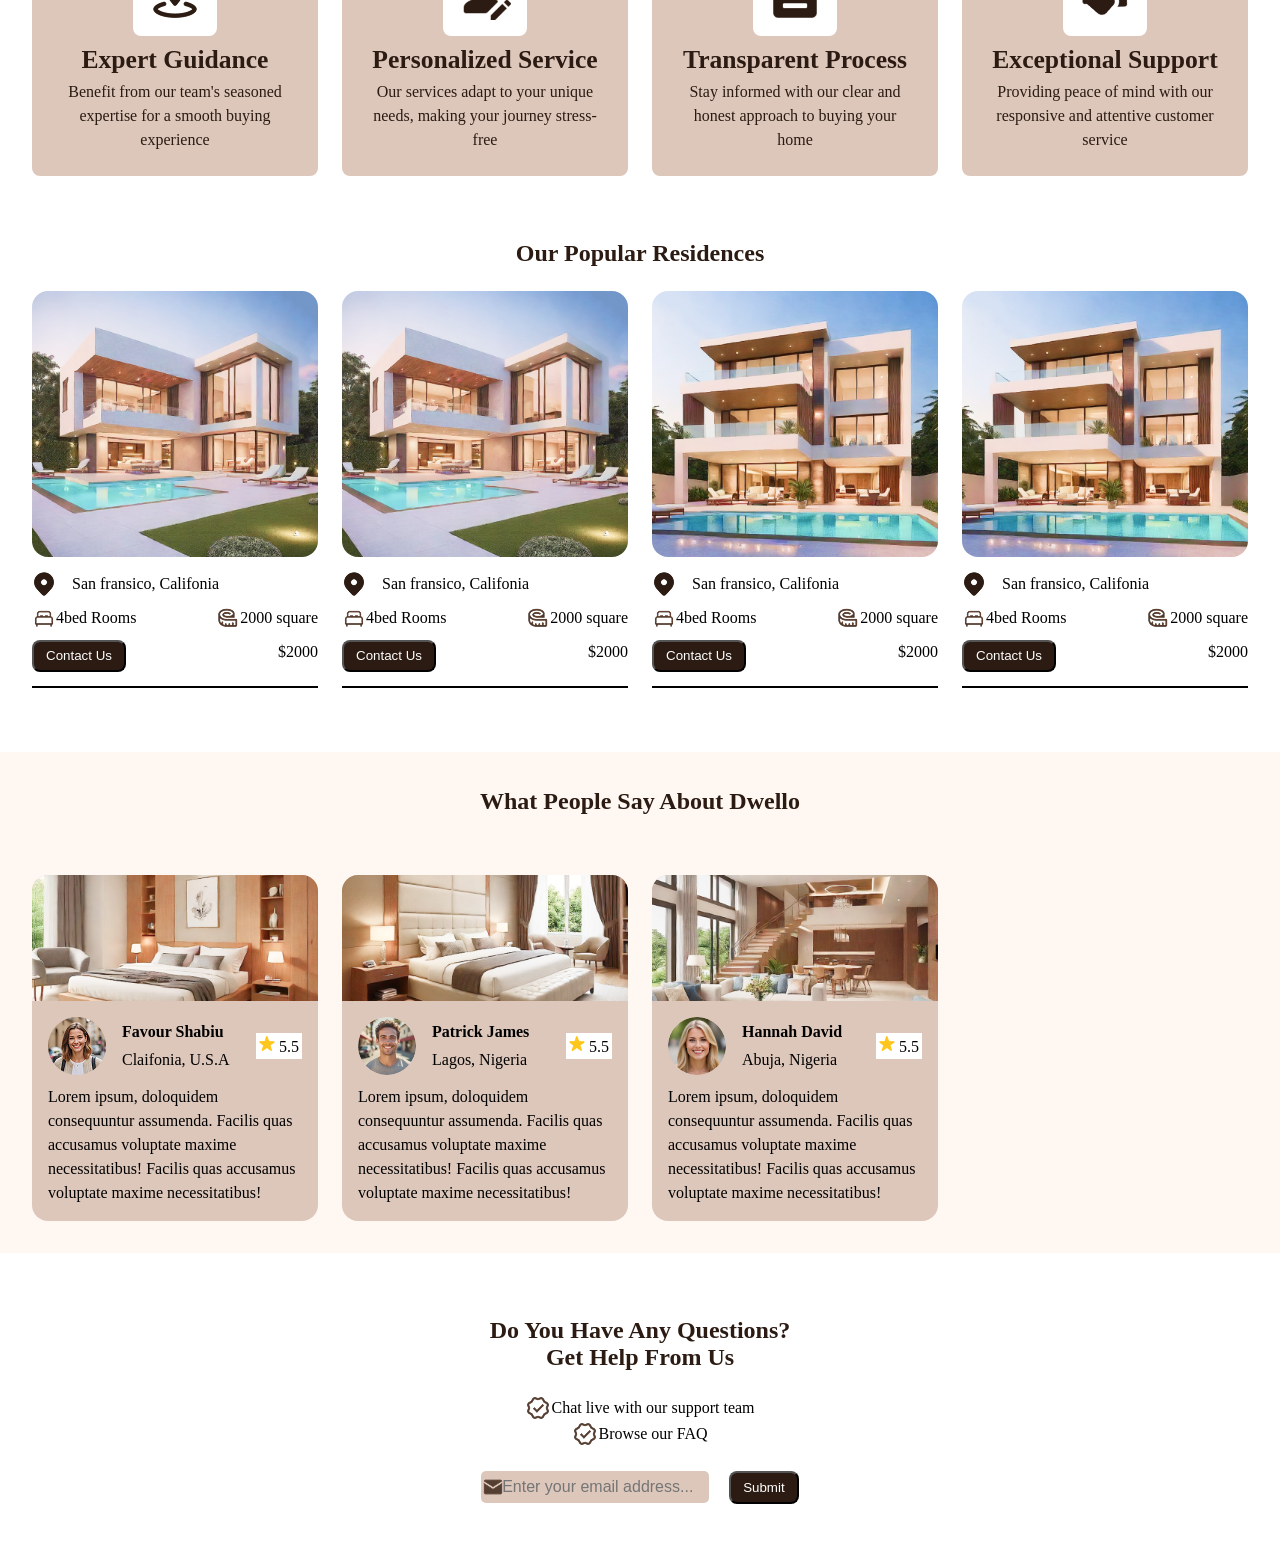
==== commit aaa03752: "added fa-q section" ====
--- a/index.html
+++ b/index.html
@@ -287,8 +287,35 @@
             </div>
           </div>
         </section>
+
+        <section class="fq">
+          <h2>Do You Have Any Questions? <br />Get Help From Us</h2>
+          <div class="fq-forms">
+            <div class="fq-forms-chat">
+              <img src="assets/icons/icons8-verified-account-96 1.png" alt="chat icon" />Chat live with our support team
+            </div>
+            <div class="fq-forms-chat">
+              <img src="assets/icons/icons8-verified-account-96 1.png" alt="chat icon" />Browse our FAQ
+            </div>
+          </div>
+          <div class="fq-email">
+            <div class="input-field">
+              <img src="assets/icons/email.png" alt="email icon" />
+              <input type="text" placeholder="Enter your email address... " />
+            </div>
+            <button class="primary-cta">Submit</button>
+          </div>
+        </section>
       </div>
     </main>
+
+    <footer>
+      <div class="box"></div>
+      <div class="box"></div>
+      <div class="box"></div>
+      <div class="box"></div>
+      <div class="box"></div>
+    </footer>
 
     <script src="main.js" defer></script>
   </body>
--- a/style.css
+++ b/style.css
@@ -251,6 +251,39 @@
 }
 .client-card {
   padding: 1em;
+}
+.fq {
+  display: flex;
+  align-items: center;
+  text-align: center;
+  flex-direction: column;
+  gap: 1.5em;
+  padding: 2em;
+}
+.fq-forms-chat {
+  display: flex;
+  flex-direction: row;
+  align-items: center;
+  justify-content: center;
+}
+.fq input {
+  font-size: 16px;
+  background-color: var(--light-brown);
+  padding: 7px;
+  padding-inline-start: 1.3em;
+  border: 1px transparent;
+  margin-inline-end: 1em;
+  margin-block-end: 1em;
+  border-radius: 5px;
+}
+.input-field {
+  display: inline;
+  position: relative;
+}
+.input-field img {
+  position: absolute;
+  top: 50%;
+  transform: translateY(-50%);
 }
 
 @media (min-width: 32em) {
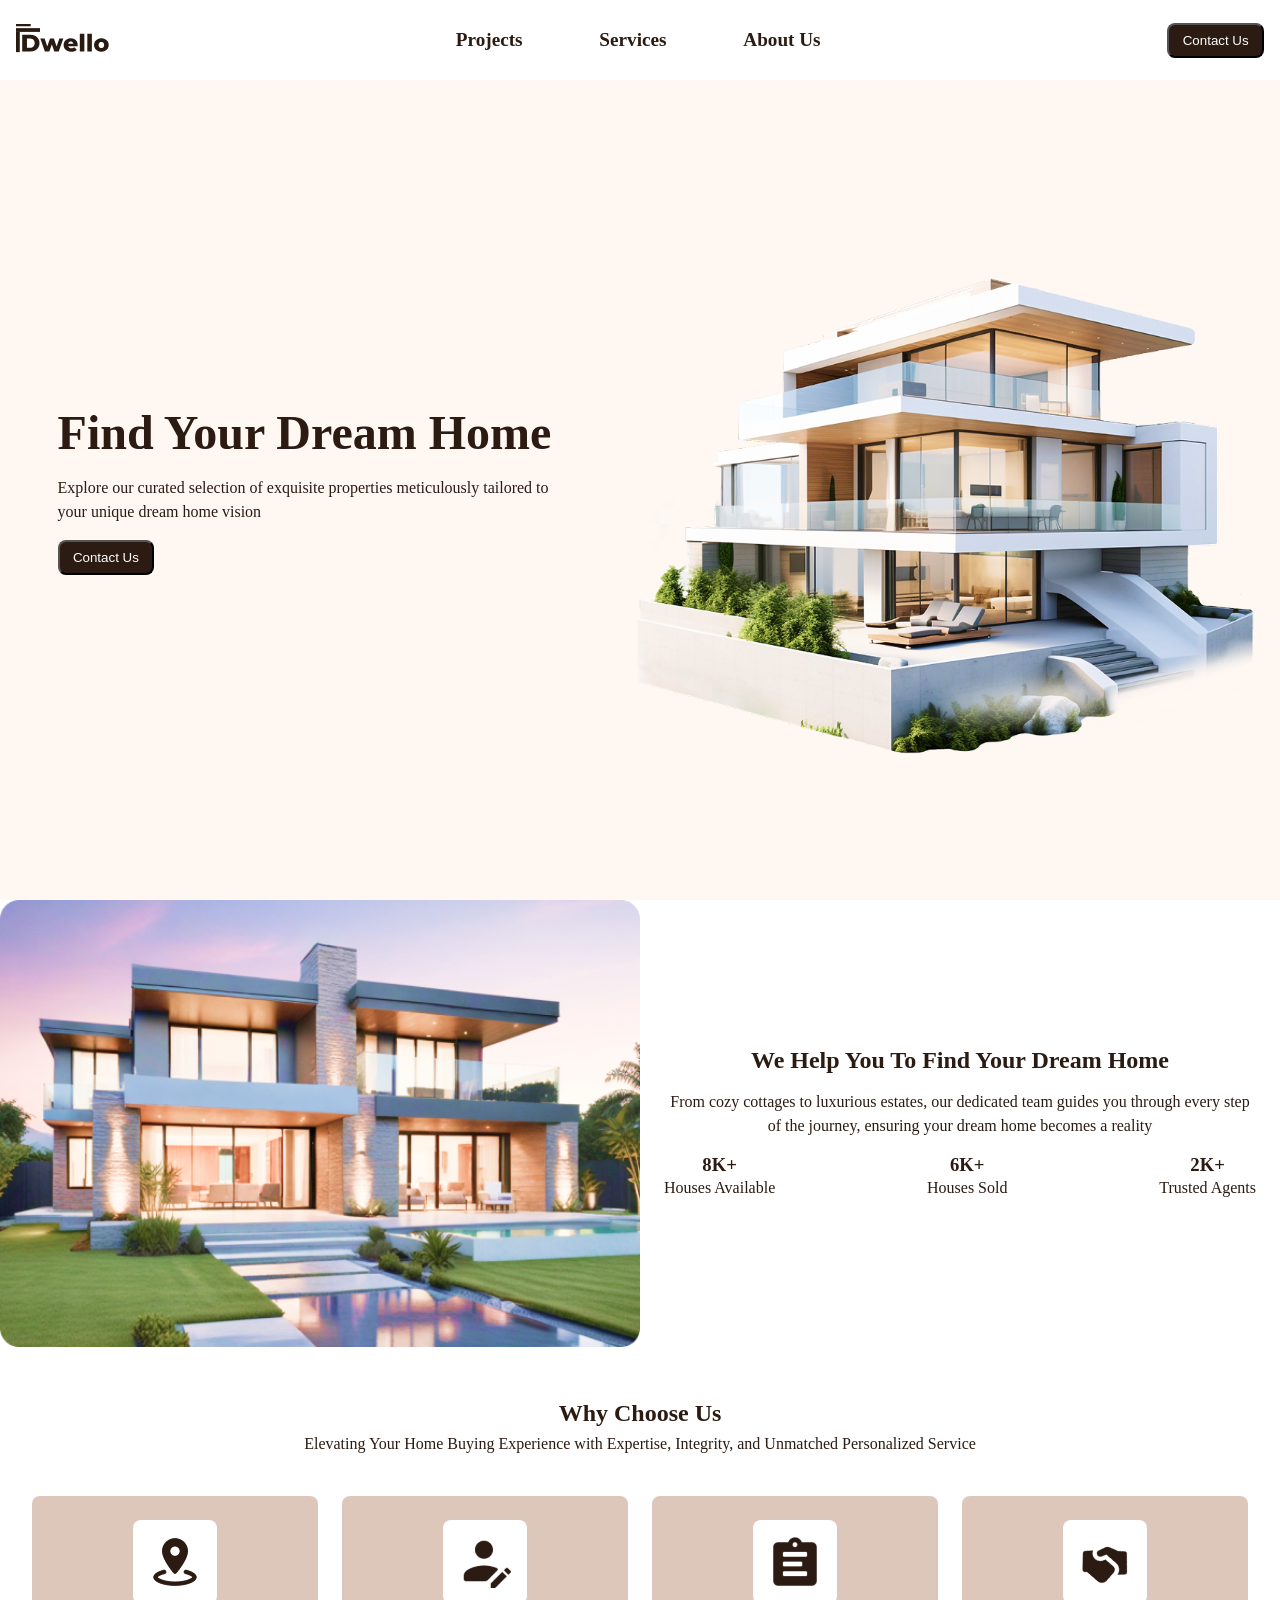
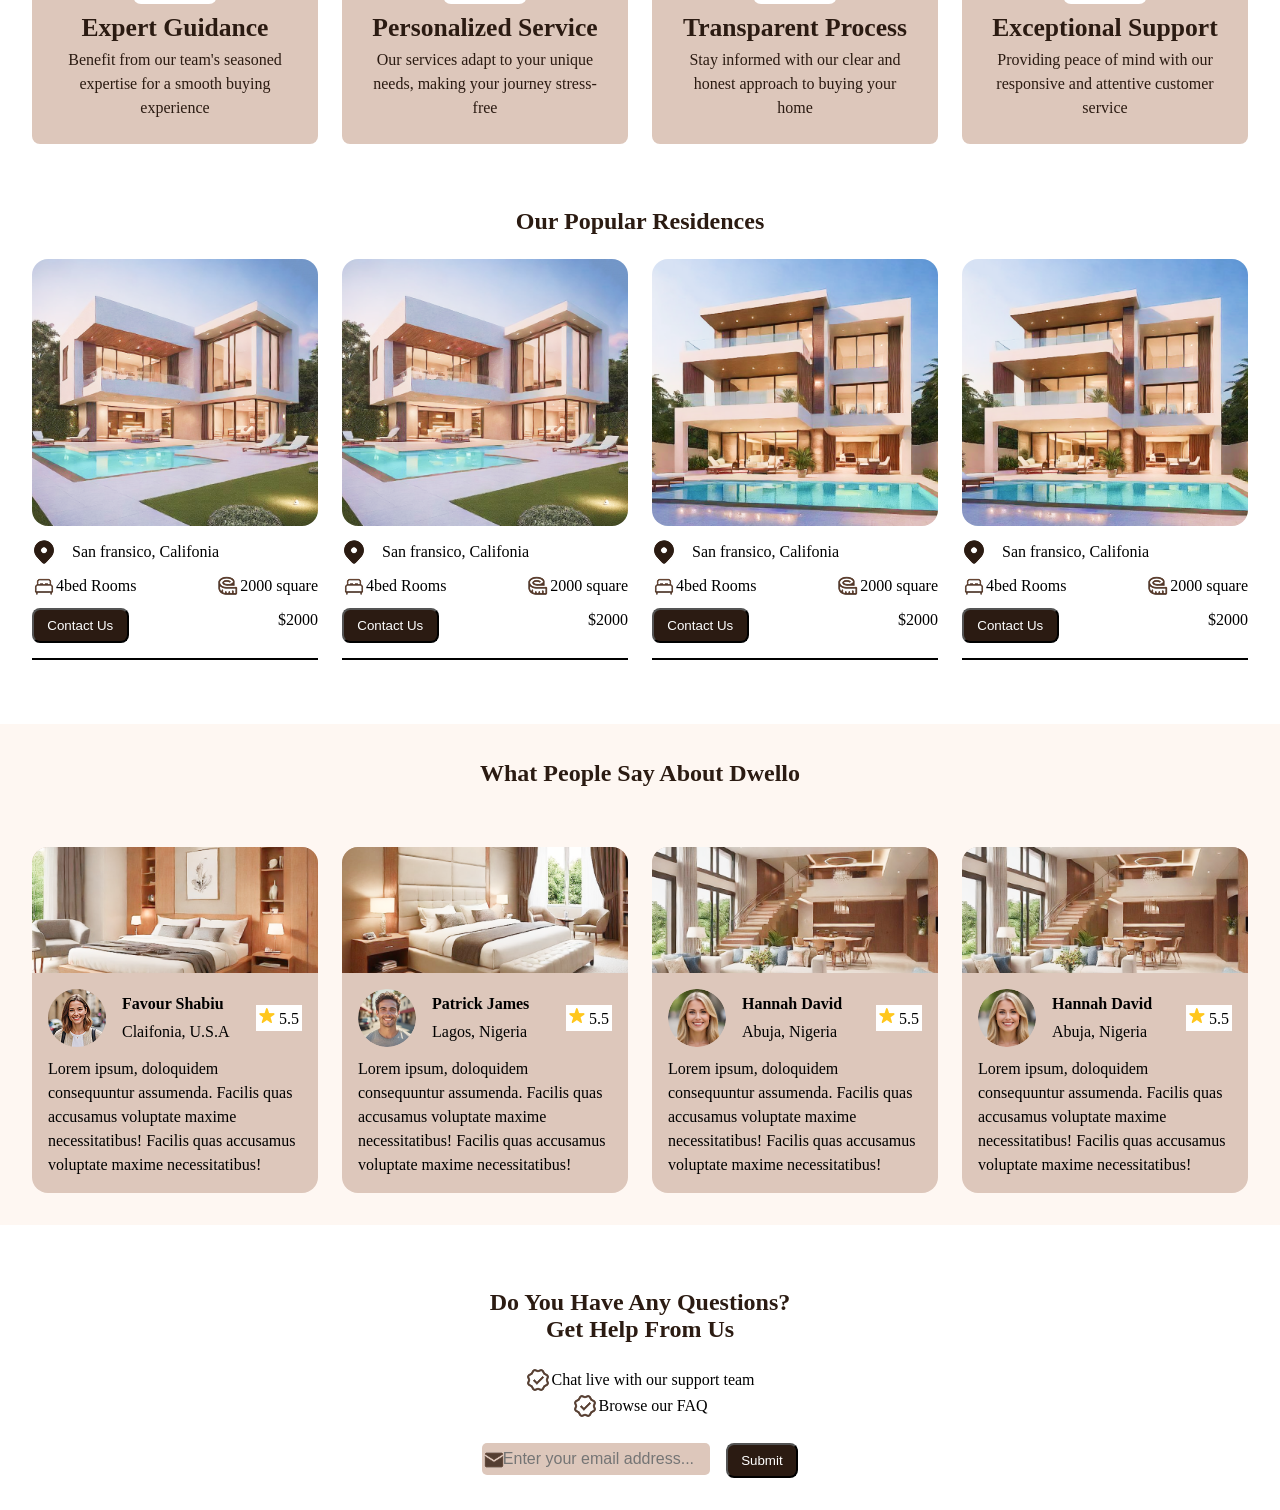
==== commit b09377fd: "added a form section" ====
--- a/index.html
+++ b/index.html
@@ -285,6 +285,26 @@
                 </p>
               </div>
             </div>
+
+            <div class="about-card">
+              <img src="assets/images/Group 15 (1).png" alt="bed" />
+              <div class="client-card">
+                <div class="client-details">
+                  <div class="client-profile">
+                    <img src="assets/images/Mask group (2).png" alt="client" />
+                    <div>
+                      <h4 class="client-name">Hannah David</h4>
+                      <div class="client-address">Abuja, Nigeria</div>
+                    </div>
+                  </div>
+                  <div class="client-ratings"><img src="assets/icons/Star 1.png" /> <span>5.5</span></div>
+                </div>
+                <p>
+                  Lorem ipsum, doloquidem consequuntur assumenda. Facilis quas accusamus voluptate maxime
+                  necessitatibus! Facilis quas accusamus voluptate maxime necessitatibus!
+                </p>
+              </div>
+            </div>
           </div>
         </section>
 
@@ -299,10 +319,12 @@
             </div>
           </div>
           <div class="fq-email">
-            <div class="input-field">
+            <!-- <div class="input-field"> -->
+            <form novalidate>
               <img src="assets/icons/email.png" alt="email icon" />
               <input type="text" placeholder="Enter your email address... " />
-            </div>
+            </form>
+            <!-- </div> -->
             <button class="primary-cta">Submit</button>
           </div>
         </section>
--- a/style.css
+++ b/style.css
@@ -88,8 +88,8 @@
   font-size: clamp(1rem, 5vw, 1.2rem);
 }
 .primary-cta {
-  padding-block: 0.5em;
-  padding-inline: 0.9em;
+  padding-block: 0.6em;
+  padding-inline: 1em;
   border-radius: 8px;
   background-color: var(--brown);
   color: white;
@@ -260,6 +260,9 @@
   gap: 1.5em;
   padding: 2em;
 }
+form {
+  position: relative;
+}
 .fq-forms-chat {
   display: flex;
   flex-direction: row;
@@ -272,15 +275,13 @@
   padding: 7px;
   padding-inline-start: 1.3em;
   border: 1px transparent;
-  margin-inline-end: 1em;
-  margin-block-end: 1em;
   border-radius: 5px;
 }
-.input-field {
-  display: inline;
-  position: relative;
-}
-.input-field img {
+.fq-email {
+  display: flex;
+  gap: 1em;
+}
+form img {
   position: absolute;
   top: 50%;
   transform: translateY(-50%);
@@ -334,7 +335,7 @@
   .second-section {
     display: flex;
     flex-direction: row-reverse;
-    padding: 1.5em;
+    /* padding: 1.5em; */
   }
 
   .section-text-wrapper {
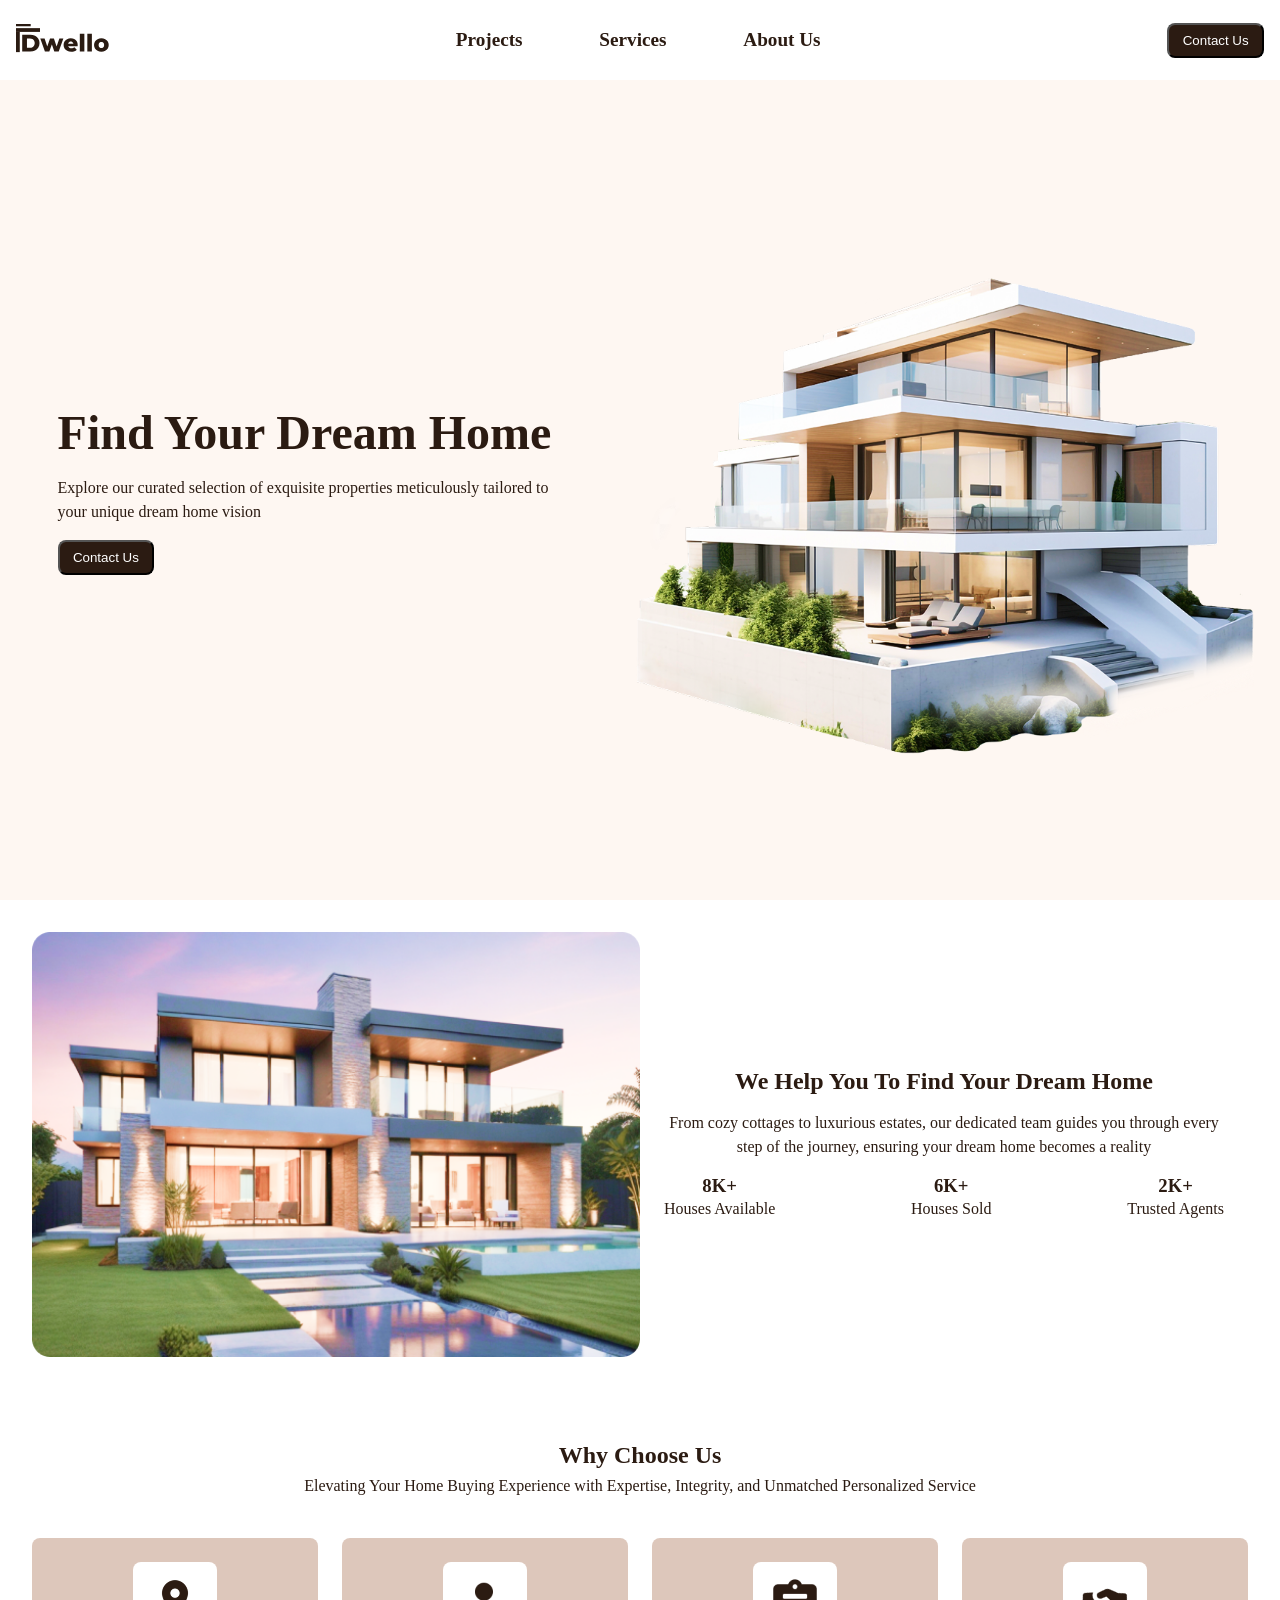
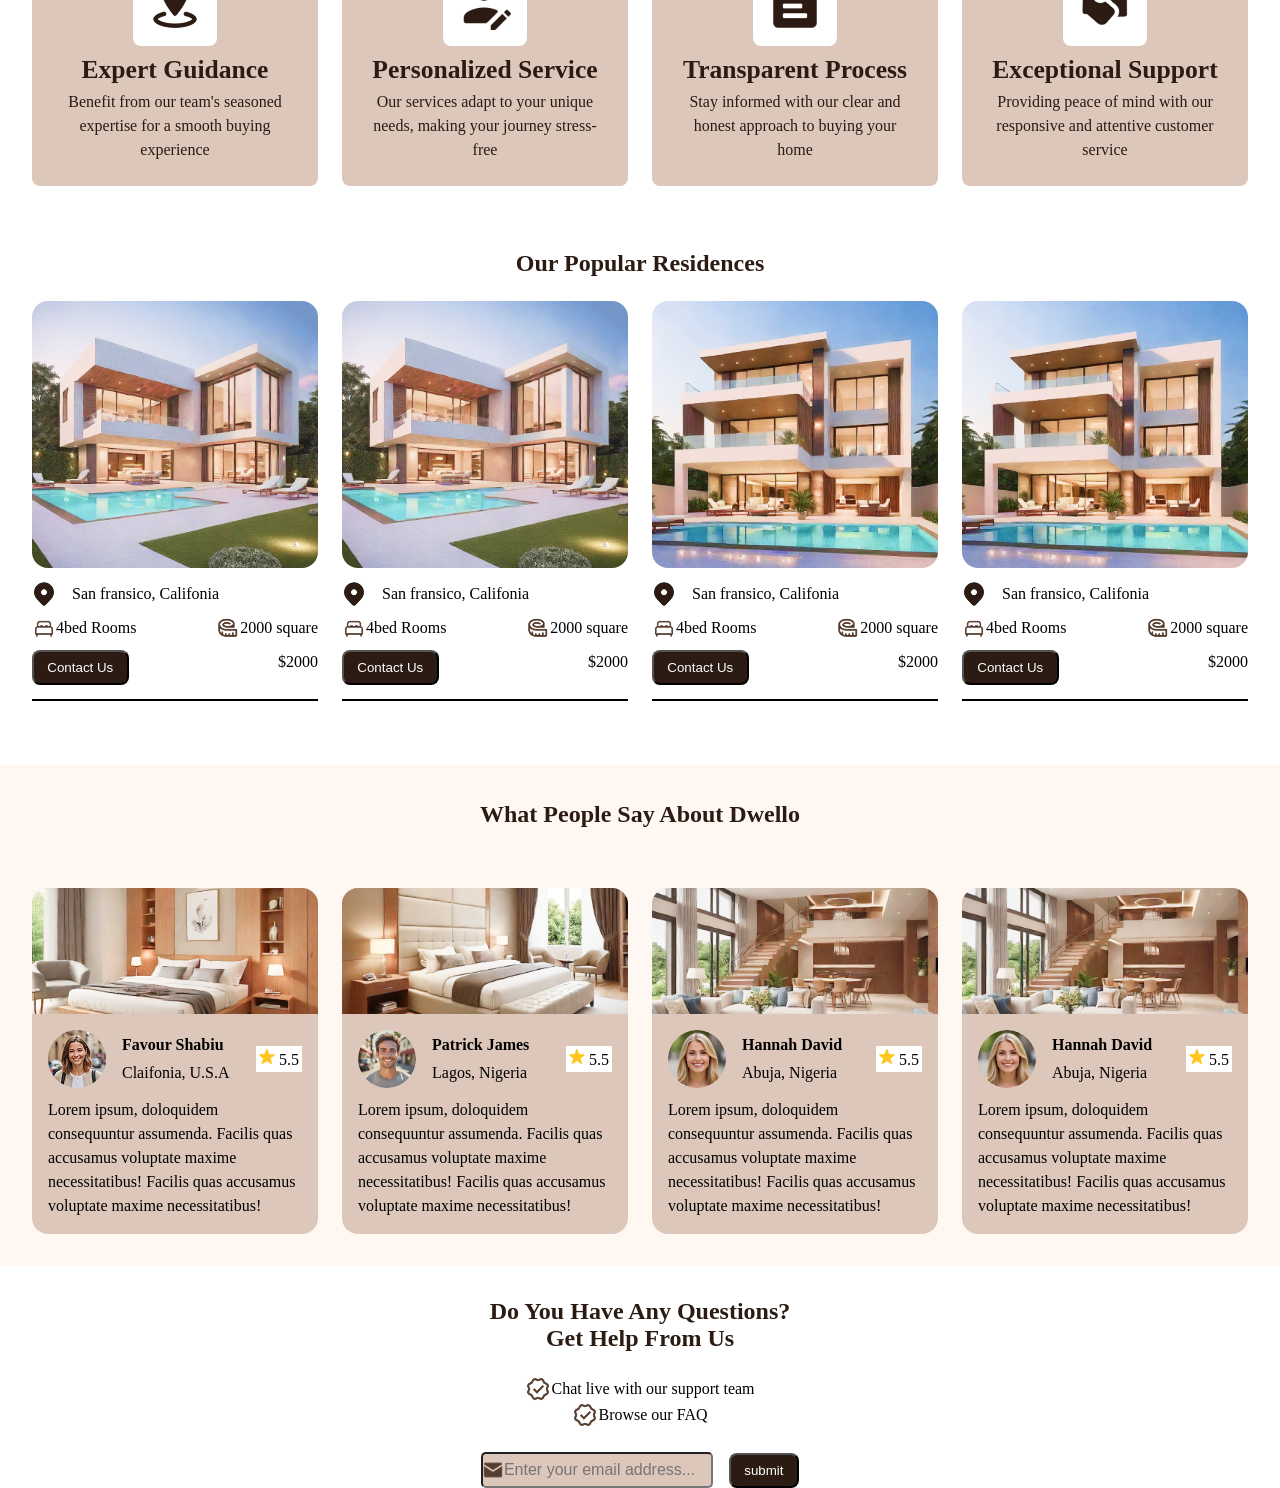
==== commit 035e0039: "added form validity" ====
--- a/index.html
+++ b/index.html
@@ -318,15 +318,17 @@
               <img src="assets/icons/icons8-verified-account-96 1.png" alt="chat icon" />Browse our FAQ
             </div>
           </div>
-          <div class="fq-email">
-            <!-- <div class="input-field"> -->
-            <form novalidate>
-              <img src="assets/icons/email.png" alt="email icon" />
-              <input type="text" placeholder="Enter your email address... " />
-            </form>
-            <!-- </div> -->
-            <button class="primary-cta">Submit</button>
-          </div>
+
+          <form id="form" novalidate>
+            <div class="fq-email">
+              <span aria-hidden="true" aria-live="polite" aria-label="email" id="email-error"></span>
+              <div class="inputs">
+                <img src="assets/icons/email.png" alt="email icon" />
+                <input type="email" inputmode="email" id="email" placeholder="Enter your email address... " required />
+              </div>
+            </div>
+            <button type="submit" class="primary-cta">submit</button>
+          </form>
         </section>
       </div>
     </main>
--- a/style.css
+++ b/style.css
@@ -255,12 +255,10 @@
 .fq {
   display: flex;
   align-items: center;
-  text-align: center;
   flex-direction: column;
   gap: 1.5em;
-  padding: 2em;
-}
-form {
+}
+.inputs {
   position: relative;
 }
 .fq-forms-chat {
@@ -274,12 +272,16 @@
   background-color: var(--light-brown);
   padding: 7px;
   padding-inline-start: 1.3em;
-  border: 1px transparent;
   border-radius: 5px;
 }
-.fq-email {
-  display: flex;
+form {
+  display: flex;
+  align-items: end;
   gap: 1em;
+}
+form span {
+  color: red;
+  padding-block-end: 1em;
 }
 form img {
   position: absolute;
@@ -335,7 +337,7 @@
   .second-section {
     display: flex;
     flex-direction: row-reverse;
-    /* padding: 1.5em; */
+    padding: 2em;
   }
 
   .section-text-wrapper {
@@ -349,3 +351,9 @@
 .navigation-opened {
   transform: translateX(0vw);
 }
+.email-error {
+  border: 2px solid red;
+}
+.email-error:focus {
+  outline: 2px solid transparent;
+}
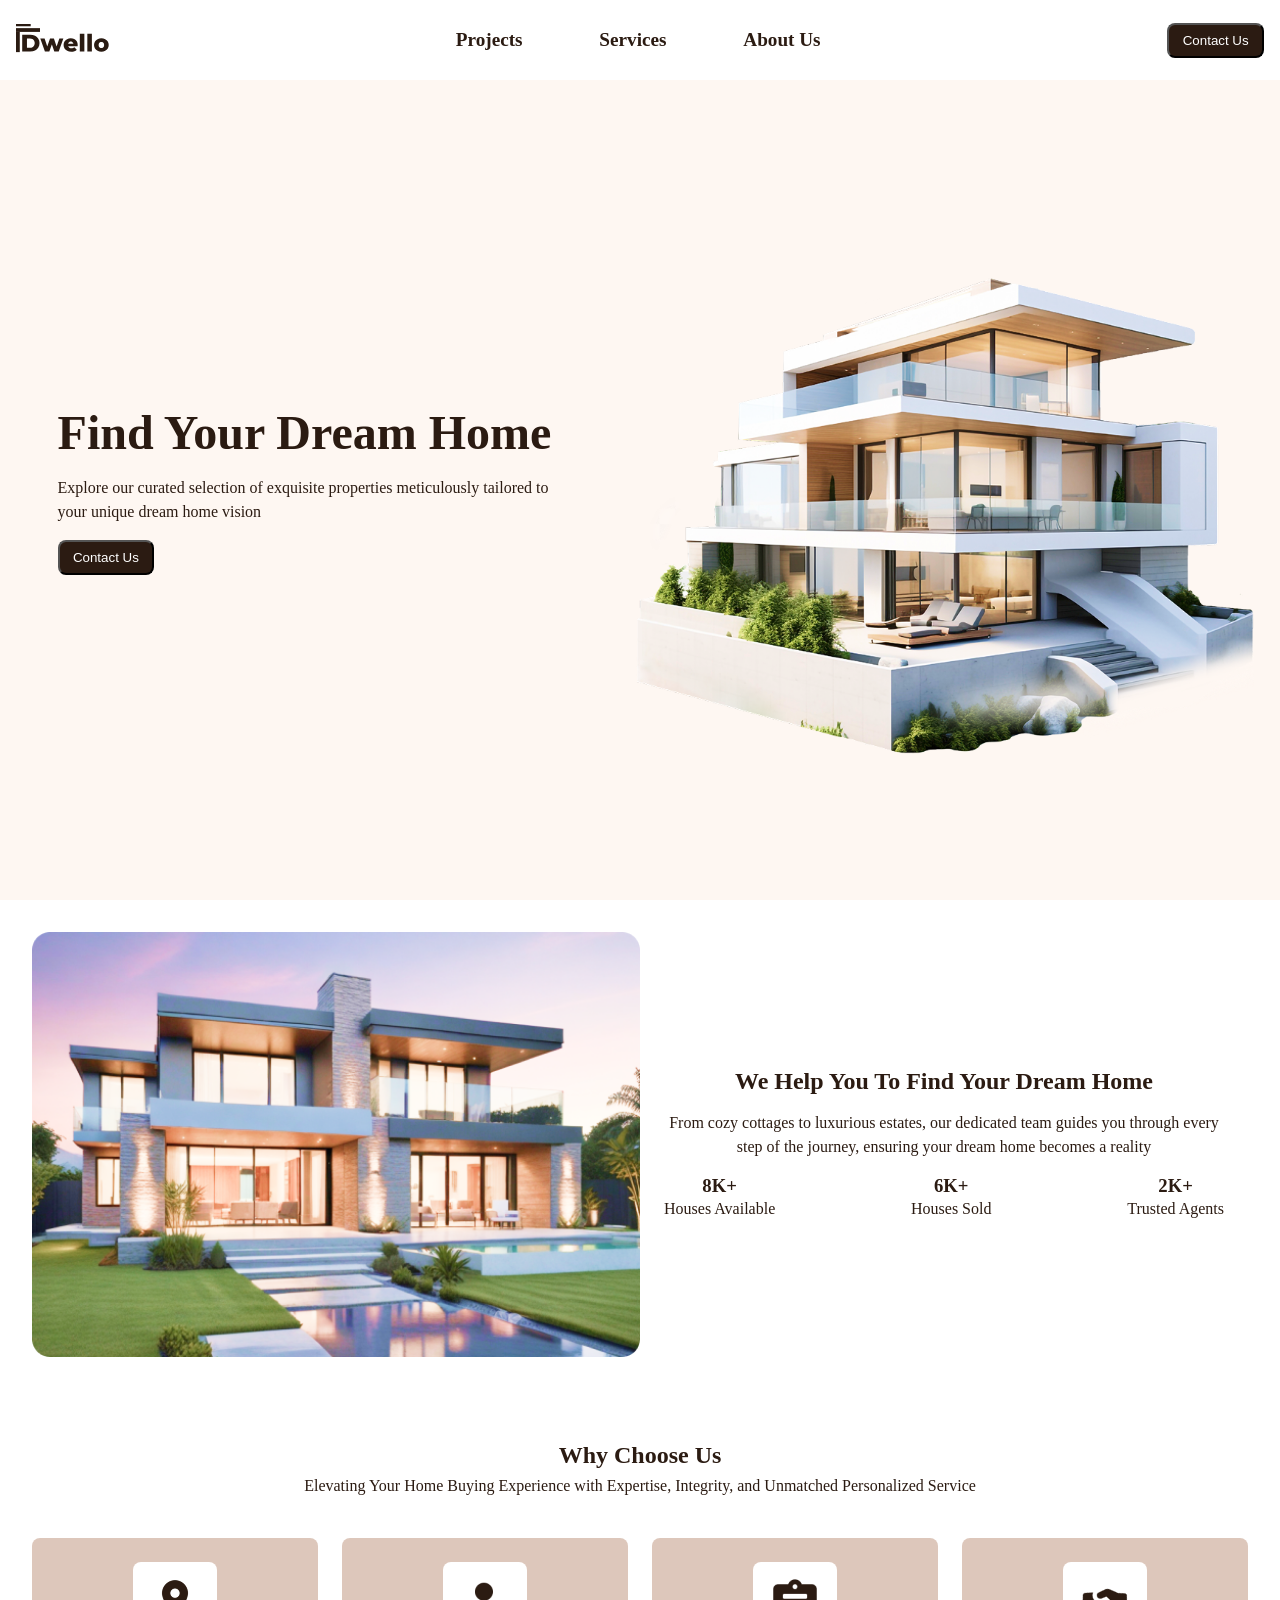
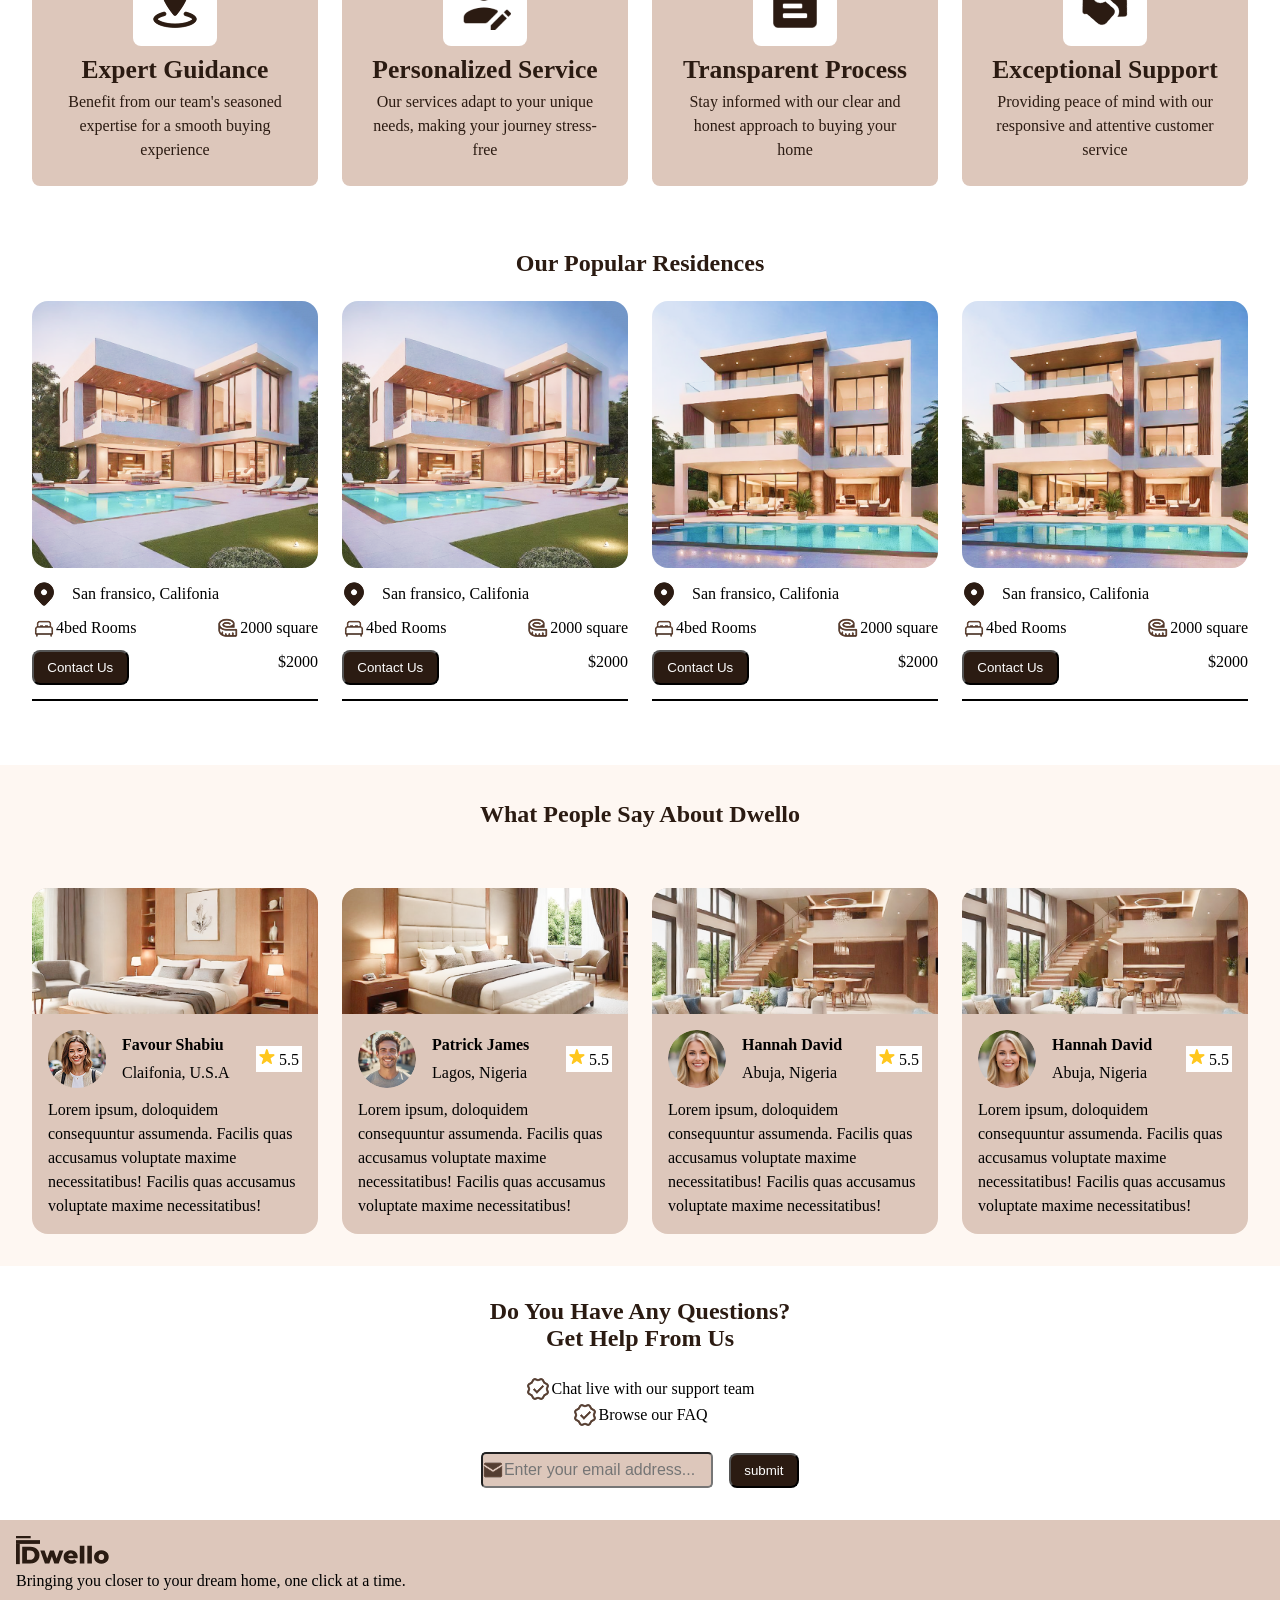
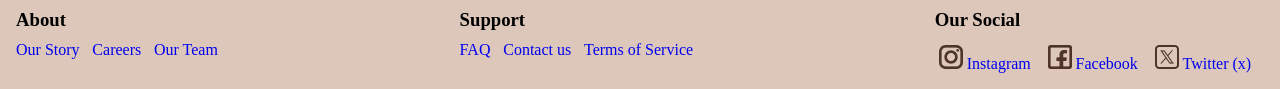
==== commit f8483707: "added footer section" ====
--- a/index.html
+++ b/index.html
@@ -334,11 +334,42 @@
     </main>
 
     <footer>
-      <div class="box"></div>
-      <div class="box"></div>
-      <div class="box"></div>
-      <div class="box"></div>
-      <div class="box"></div>
+      <div class="box">
+        <a href="index.html"><img src="assets/images/logo.svg" alt="Real Estate Logo" /></a>
+        <p>Bringing you closer to your dream home, one click at a time.</p>
+      </div>
+      <div class="second-group-ft-box">
+        <div class="box">
+          <h3>About</h3>
+          <ul>
+            <li><a href="#">Our Story</a></li>
+            <li><a href="#">Careers</a></li>
+            <li><a href="#">Our Team</a></li>
+          </ul>
+        </div>
+        <div class="box">
+          <h3>Support</h3>
+          <ul>
+            <li><a href="#">FAQ</a></li>
+            <li><a href="#">Contact us</a></li>
+            <li><a href="#">Terms of Service</a></li>
+          </ul>
+        </div>
+        <div class="box socials">
+          <h3>Our Social</h3>
+          <ul>
+            <li>
+              <a href="#"><img src="assets/icons/instagram.png" alt="instagram icon" /> Instagram</a>
+            </li>
+            <li>
+              <a href="#"> <img src="assets/icons/facebook.png" alt="facebook icon" /> Facebook </a>
+            </li>
+            <li>
+              <a href="#"><img src="assets/icons/twitterx.png" alt="x fka twitter logo " />Twitter (x)</a>
+            </li>
+          </ul>
+        </div>
+      </div>
     </footer>
 
     <script src="main.js" defer></script>
--- a/style.css
+++ b/style.css
@@ -17,11 +17,17 @@
 html {
   scroll-behavior: smooth;
 }
+/* body {
+  display: flex;
+  flex-direction: column;
+  width: 100svw;
+  justify-content: center;
+} */
 main {
   display: flex;
   flex-direction: column;
   align-items: center;
-  width: 100svw;
+  /* min-width: 100%; */
 }
 
 img {
@@ -30,6 +36,9 @@
 }
 ul li {
   list-style: none;
+  /* margin-block-start: 2em; */
+}
+header ul li {
   margin-block-start: 2em;
 }
 a {
@@ -289,6 +298,21 @@
   transform: translateY(-50%);
 }
 
+footer {
+  background-color: var(--light-brown);
+  display: flex;
+  flex-direction: column;
+  margin-block-start: 2em;
+  padding: 1em;
+  gap: 1em;
+}
+footer h3 {
+  padding-block-end: 0.5em;
+}
+.second-group-ft-box {
+  display: flex;
+  justify-content: space-between;
+}
 @media (min-width: 32em) {
   header .menu {
     display: none;
@@ -309,7 +333,7 @@
     font-size: clamp(1rem, 2vw, 1.2rem);
     padding-inline: clamp(1em, 3vw, 2em);
   }
-  ul li,
+  header ul li,
   nav ul {
     margin: 0;
   }
@@ -347,6 +371,21 @@
   }
 }
 
+@media (min-width: 45em) {
+  footer ul {
+    display: flex;
+    font-size: clamp(0.5rem, 2vw, 1rem);
+  }
+  footer ul li a {
+    padding-inline-end: clamp(5px, 1vw, 1em);
+  }
+
+  .socials li a {
+    display: flex;
+    align-items: end;
+  }
+}
+
 /* js style */
 .navigation-opened {
   transform: translateX(0vw);
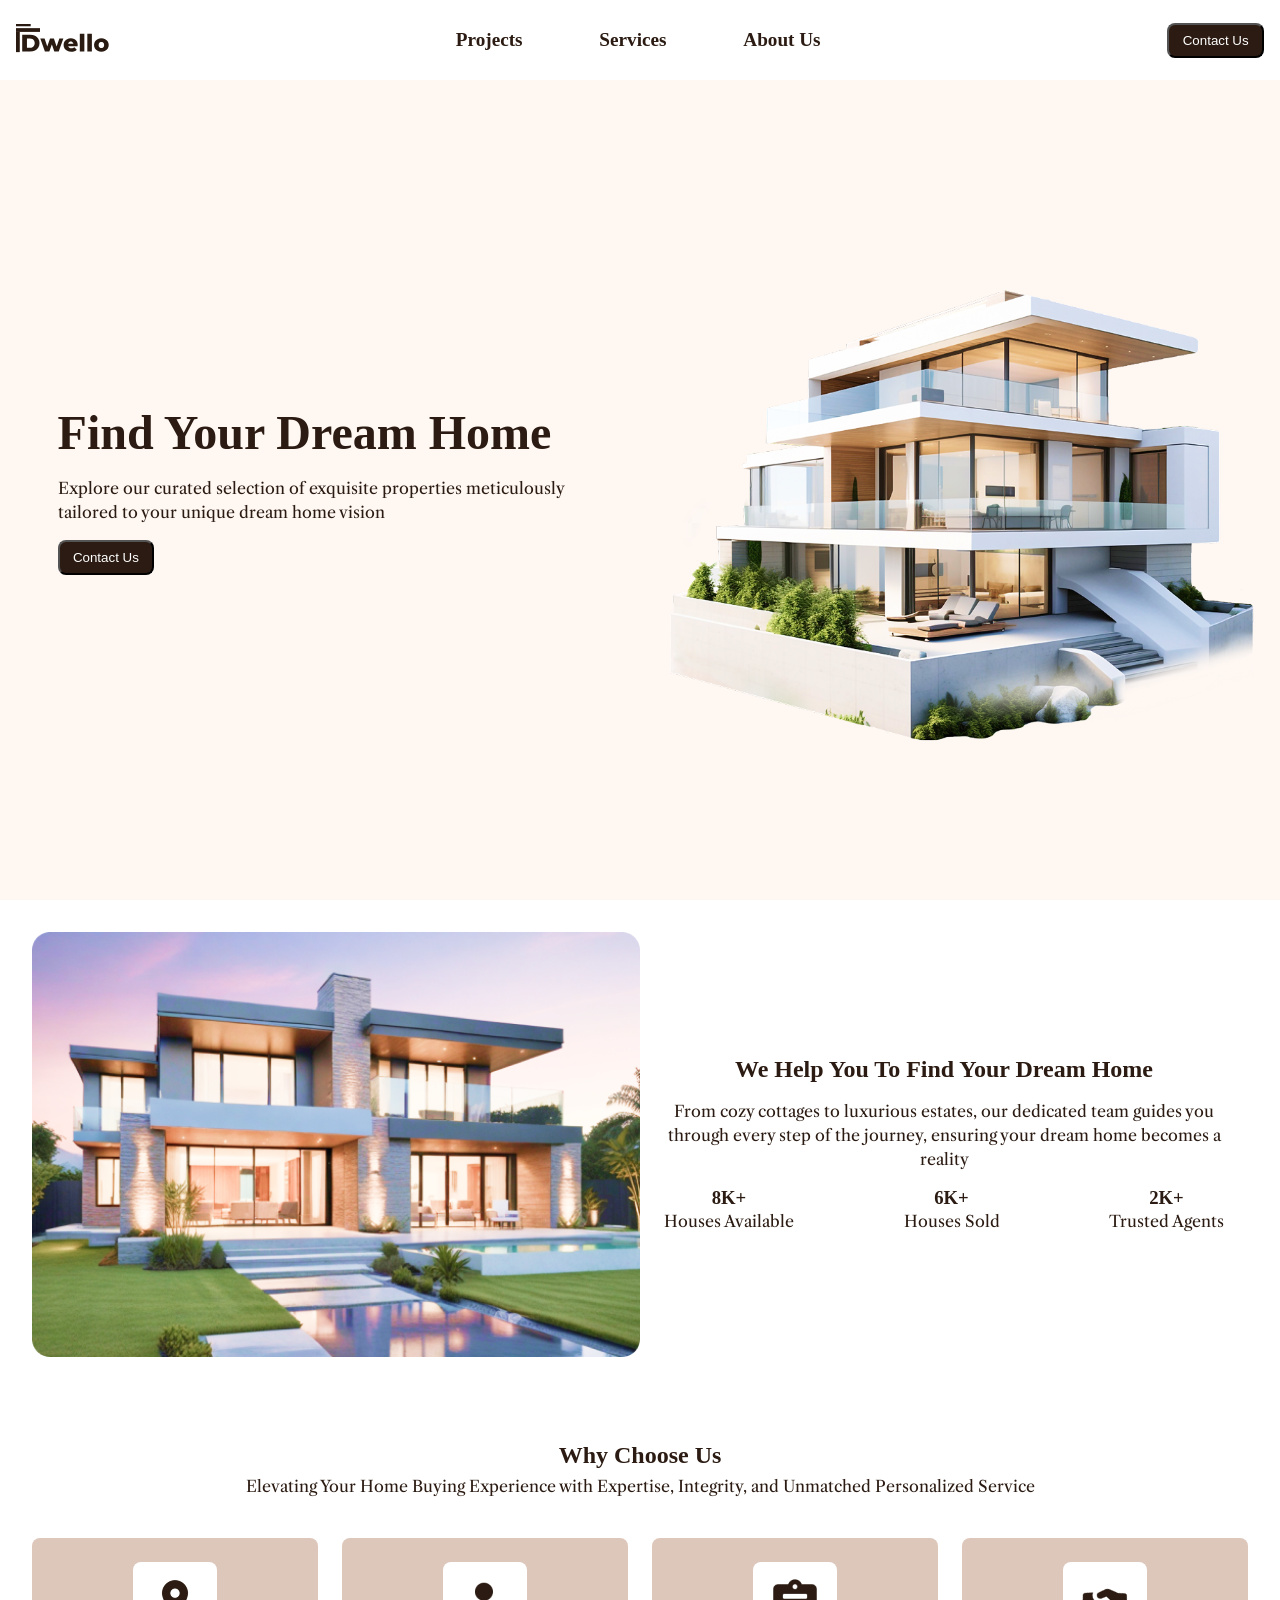
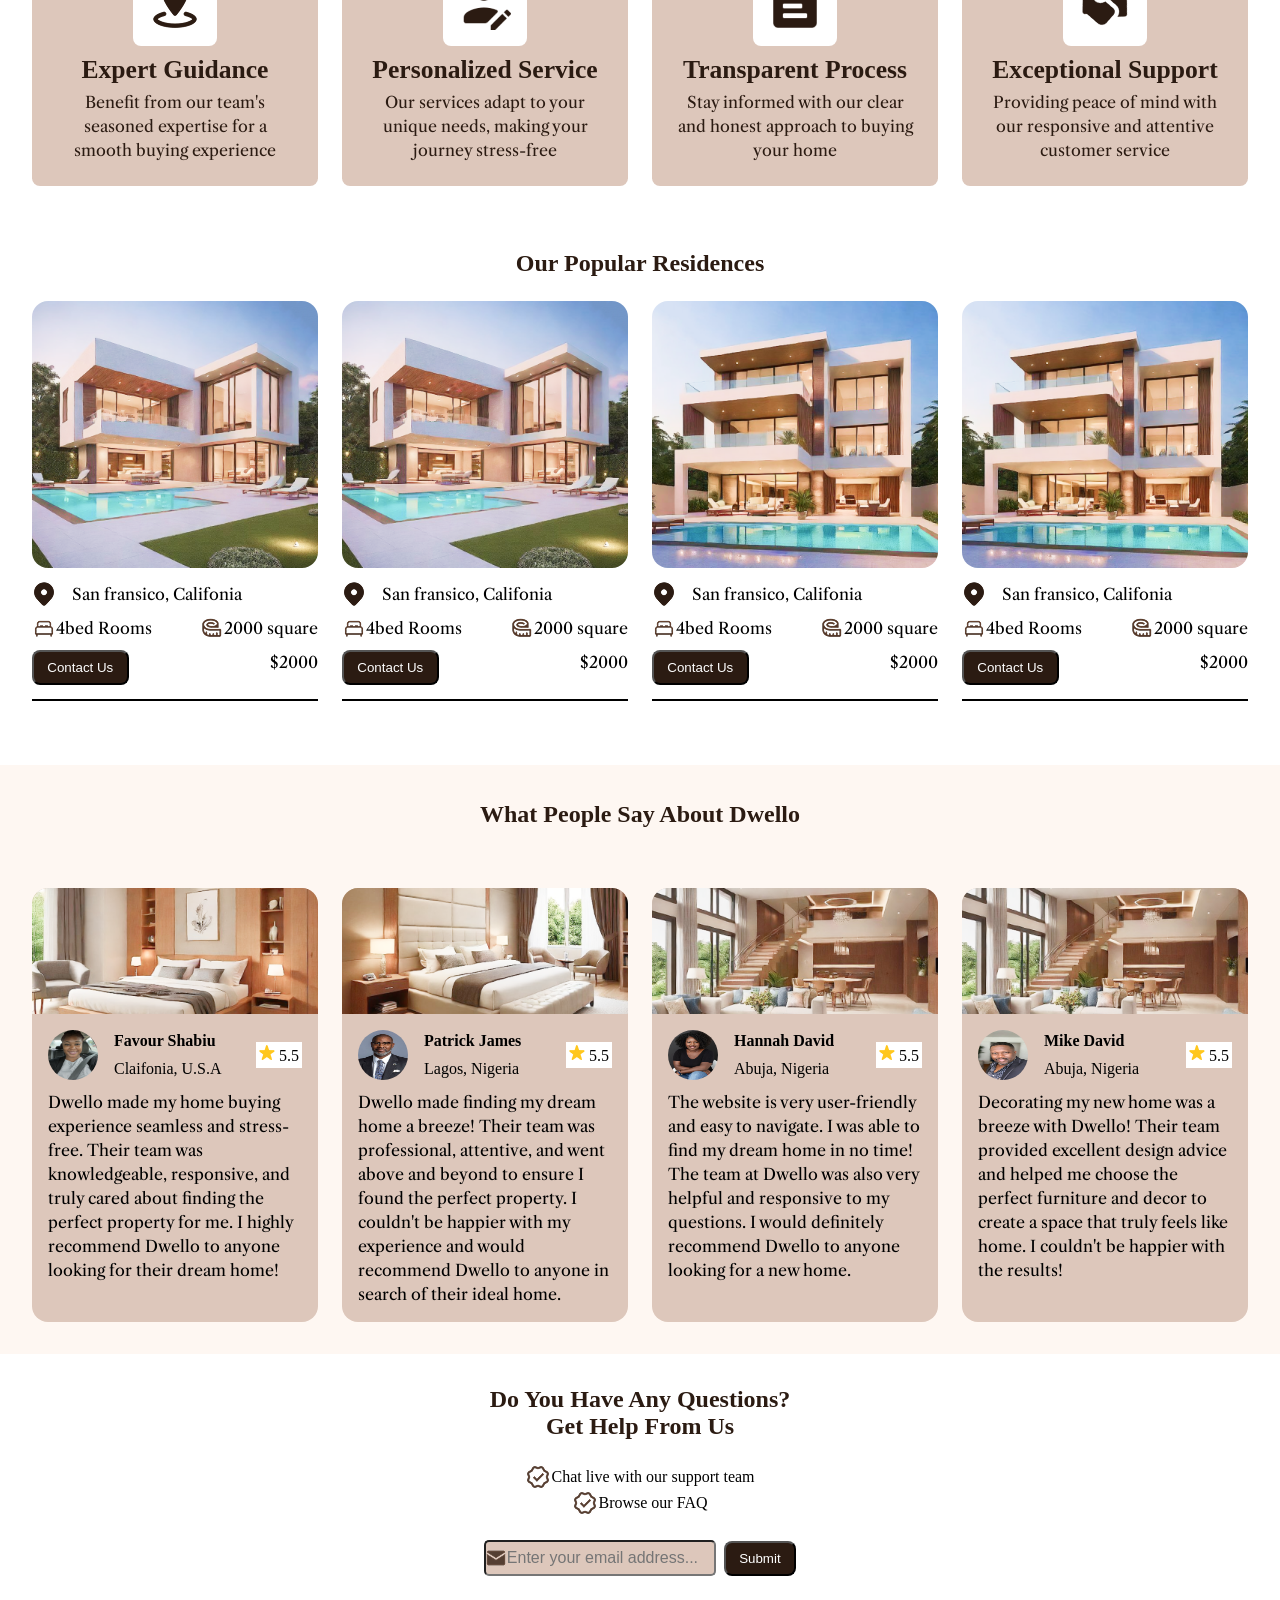
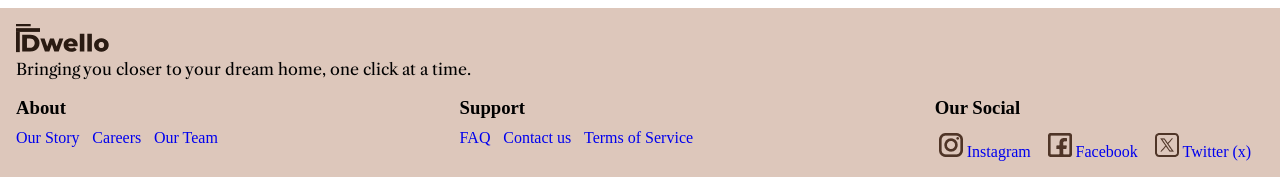
==== commit 0271c7e4: "replace reviewers image. -Added new font to p tags" ====
--- a/index.html
+++ b/index.html
@@ -4,7 +4,14 @@
     <meta charset="UTF-8" />
     <meta name="viewport" content="width=device-width, initial-scale=1.0" />
     <title>Real Estate</title>
+
     <link rel="stylesheet" href="style.css" />
+    <link rel="preconnect" href="https://fonts.googleapis.com" />
+    <link rel="preconnect" href="https://fonts.gstatic.com" crossorigin />
+    <link
+      href="https://fonts.googleapis.com/css2?family=Libre+Caslon+Text:ital,wght@0,400;0,700;1,400&display=swap"
+      rel="stylesheet"
+    />
   </head>
   <body>
     <header>
@@ -232,7 +239,7 @@
               <div class="client-card">
                 <div class="client-details">
                   <div class="client-profile">
-                    <img src="assets/images/image (35) 1.png" alt="client" />
+                    <img src="assets/images/user 1.jpg" alt="client" />
                     <div>
                       <h4 class="client-name">Favour Shabiu</h4>
                       <div class="client-address">Claifonia, U.S.A</div>
@@ -241,8 +248,9 @@
                   <div class="client-ratings"><img src="assets/icons/Star 1.png" /> <span>5.5</span></div>
                 </div>
                 <p>
-                  Lorem ipsum, doloquidem consequuntur assumenda. Facilis quas accusamus voluptate maxime
-                  necessitatibus! Facilis quas accusamus voluptate maxime necessitatibus!
+                  Dwello made my home buying experience seamless and stress-free. Their team was knowledgeable,
+                  responsive, and truly cared about finding the perfect property for me. I highly recommend Dwello to
+                  anyone looking for their dream home!
                 </p>
               </div>
             </div>
@@ -252,7 +260,7 @@
               <div class="client-card">
                 <div class="client-details">
                   <div class="client-profile">
-                    <img src="assets/images/Mask group (1).png" alt="client" />
+                    <img src="assets/images/user 3.jpg" alt="client" />
                     <div>
                       <h4 class="client-name">Patrick James</h4>
                       <div class="client-address">Lagos, Nigeria</div>
@@ -261,8 +269,9 @@
                   <div class="client-ratings"><img src="assets/icons/Star 1.png" /> <span>5.5</span></div>
                 </div>
                 <p>
-                  Lorem ipsum, doloquidem consequuntur assumenda. Facilis quas accusamus voluptate maxime
-                  necessitatibus! Facilis quas accusamus voluptate maxime necessitatibus!
+                  Dwello made finding my dream home a breeze! Their team was professional, attentive, and went above and
+                  beyond to ensure I found the perfect property. I couldn't be happier with my experience and would
+                  recommend Dwello to anyone in search of their ideal home.
                 </p>
               </div>
             </div>
@@ -271,7 +280,7 @@
               <div class="client-card">
                 <div class="client-details">
                   <div class="client-profile">
-                    <img src="assets/images/Mask group (2).png" alt="client" />
+                    <img src="assets/images/user 2.jpg" alt="client" />
                     <div>
                       <h4 class="client-name">Hannah David</h4>
                       <div class="client-address">Abuja, Nigeria</div>
@@ -280,8 +289,9 @@
                   <div class="client-ratings"><img src="assets/icons/Star 1.png" /> <span>5.5</span></div>
                 </div>
                 <p>
-                  Lorem ipsum, doloquidem consequuntur assumenda. Facilis quas accusamus voluptate maxime
-                  necessitatibus! Facilis quas accusamus voluptate maxime necessitatibus!
+                  The website is very user-friendly and easy to navigate. I was able to find my dream home in no time!
+                  The team at Dwello was also very helpful and responsive to my questions. I would definitely recommend
+                  Dwello to anyone looking for a new home.
                 </p>
               </div>
             </div>
@@ -291,17 +301,18 @@
               <div class="client-card">
                 <div class="client-details">
                   <div class="client-profile">
-                    <img src="assets/images/Mask group (2).png" alt="client" />
+                    <img src="assets/images/user 4.jpg" alt="client" />
                     <div>
-                      <h4 class="client-name">Hannah David</h4>
+                      <h4 class="client-name">Mike David</h4>
                       <div class="client-address">Abuja, Nigeria</div>
                     </div>
                   </div>
                   <div class="client-ratings"><img src="assets/icons/Star 1.png" /> <span>5.5</span></div>
                 </div>
                 <p>
-                  Lorem ipsum, doloquidem consequuntur assumenda. Facilis quas accusamus voluptate maxime
-                  necessitatibus! Facilis quas accusamus voluptate maxime necessitatibus!
+                  Decorating my new home was a breeze with Dwello! Their team provided excellent design advice and
+                  helped me choose the perfect furniture and decor to create a space that truly feels like home. I
+                  couldn't be happier with the results!
                 </p>
               </div>
             </div>
@@ -327,7 +338,7 @@
                 <input type="email" inputmode="email" id="email" placeholder="Enter your email address... " required />
               </div>
             </div>
-            <button type="submit" class="primary-cta">submit</button>
+            <button type="submit" class="primary-cta">Submit</button>
           </form>
         </section>
       </div>
--- a/style.css
+++ b/style.css
@@ -17,17 +17,13 @@
 html {
   scroll-behavior: smooth;
 }
-/* body {
-  display: flex;
-  flex-direction: column;
-  width: 100svw;
-  justify-content: center;
-} */
+button:hover {
+  cursor: pointer;
+}
 main {
   display: flex;
   flex-direction: column;
   align-items: center;
-  /* min-width: 100%; */
 }
 
 img {
@@ -36,7 +32,6 @@
 }
 ul li {
   list-style: none;
-  /* margin-block-start: 2em; */
 }
 header ul li {
   margin-block-start: 2em;
@@ -46,6 +41,9 @@
 }
 p {
   line-height: 1.5;
+  font-family: "Libre Caslon Text", serif;
+  font-weight: 400;
+  font-style: normal;
 }
 .hero p {
   padding-block: 1em;
@@ -243,6 +241,7 @@
   align-items: center;
   padding-block-end: 10px;
 }
+
 .client-ratings {
   background-color: white;
   padding: 3px;
@@ -253,7 +252,9 @@
   align-items: center;
 }
 .client-profile img {
-  border-radius: 50%;
+  border-radius: 100%;
+  width: 50px;
+  height: 50px;
 }
 .client-name {
   padding-block-end: 10px;
@@ -286,7 +287,7 @@
 form {
   display: flex;
   align-items: end;
-  gap: 1em;
+  gap: 0.5em;
 }
 form span {
   color: red;
@@ -312,6 +313,10 @@
 .second-group-ft-box {
   display: flex;
   justify-content: space-between;
+}
+.socials li a {
+  display: flex;
+  align-items: center;
 }
 @media (min-width: 32em) {
   header .menu {
@@ -331,7 +336,7 @@
   }
   nav a {
     font-size: clamp(1rem, 2vw, 1.2rem);
-    padding-inline: clamp(1em, 3vw, 2em);
+    margin-inline: clamp(1em, 3vw, 2em);
   }
   header ul li,
   nav ul {
